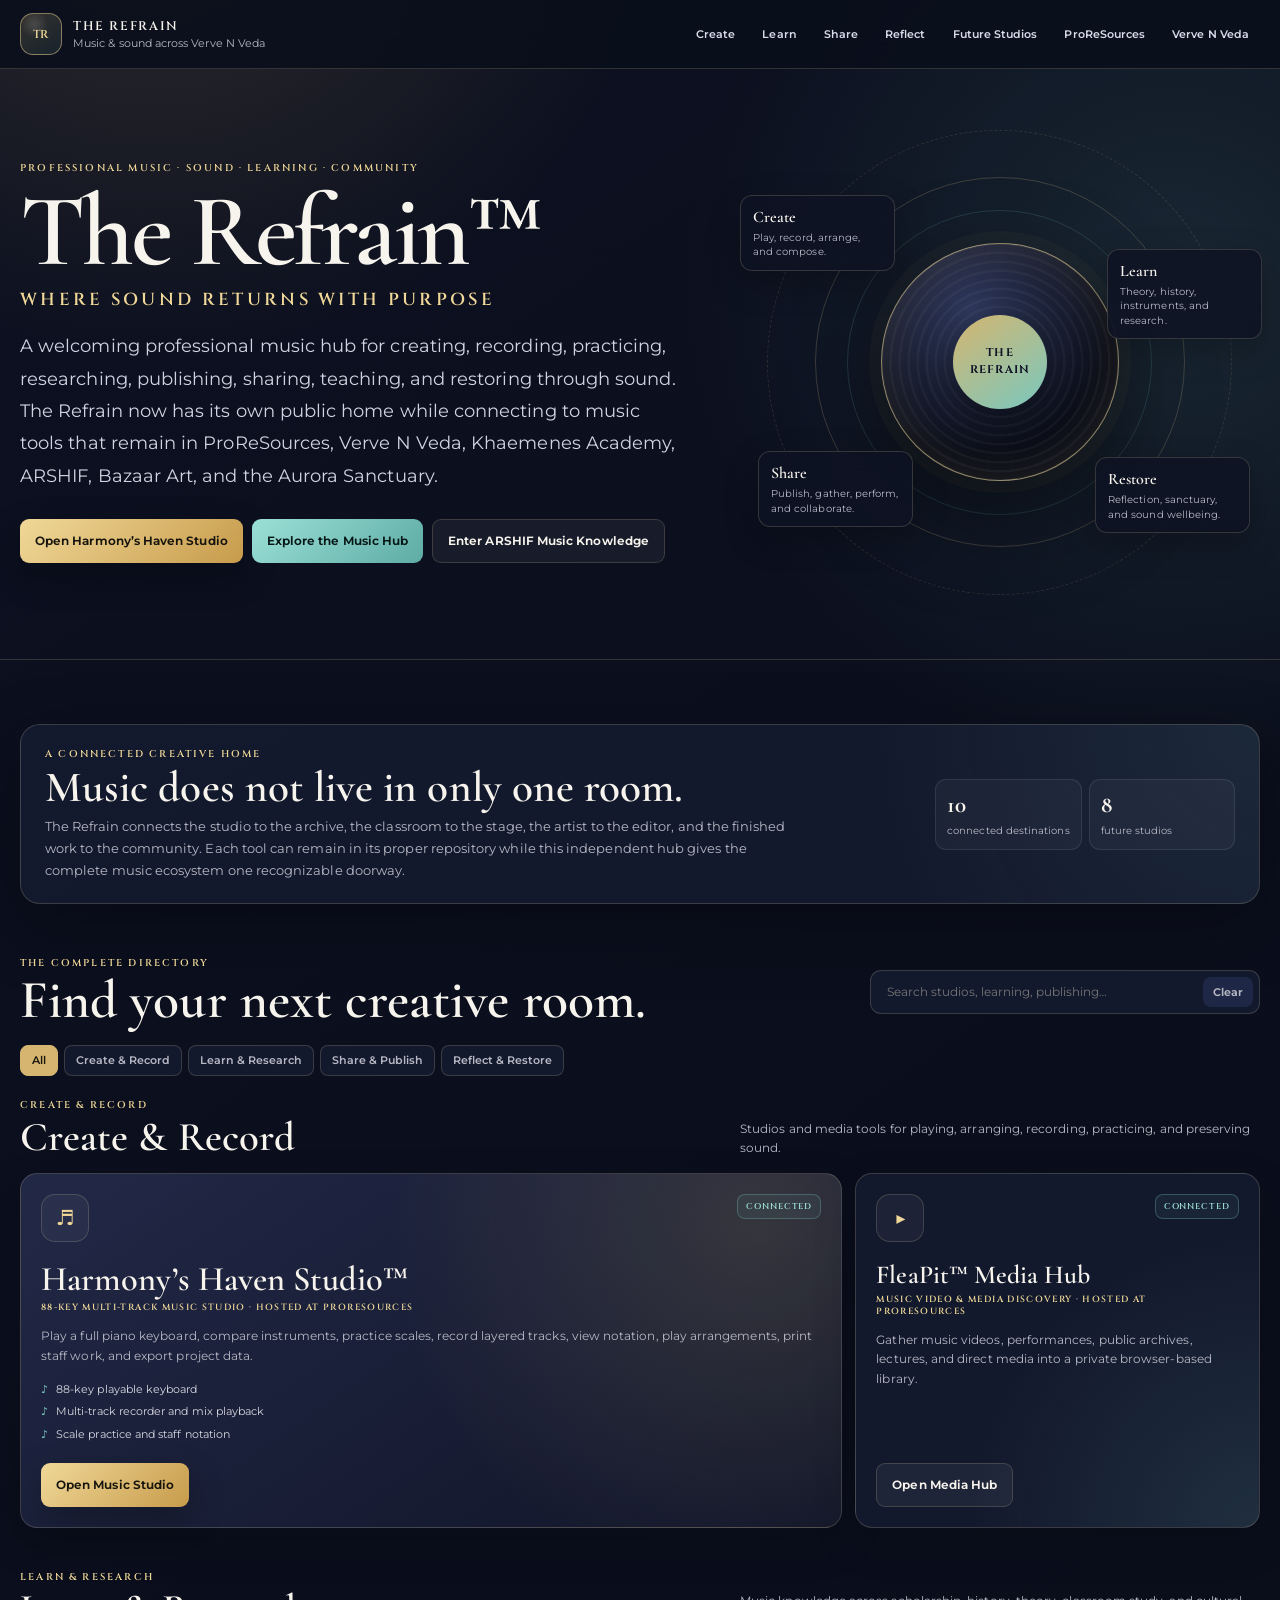
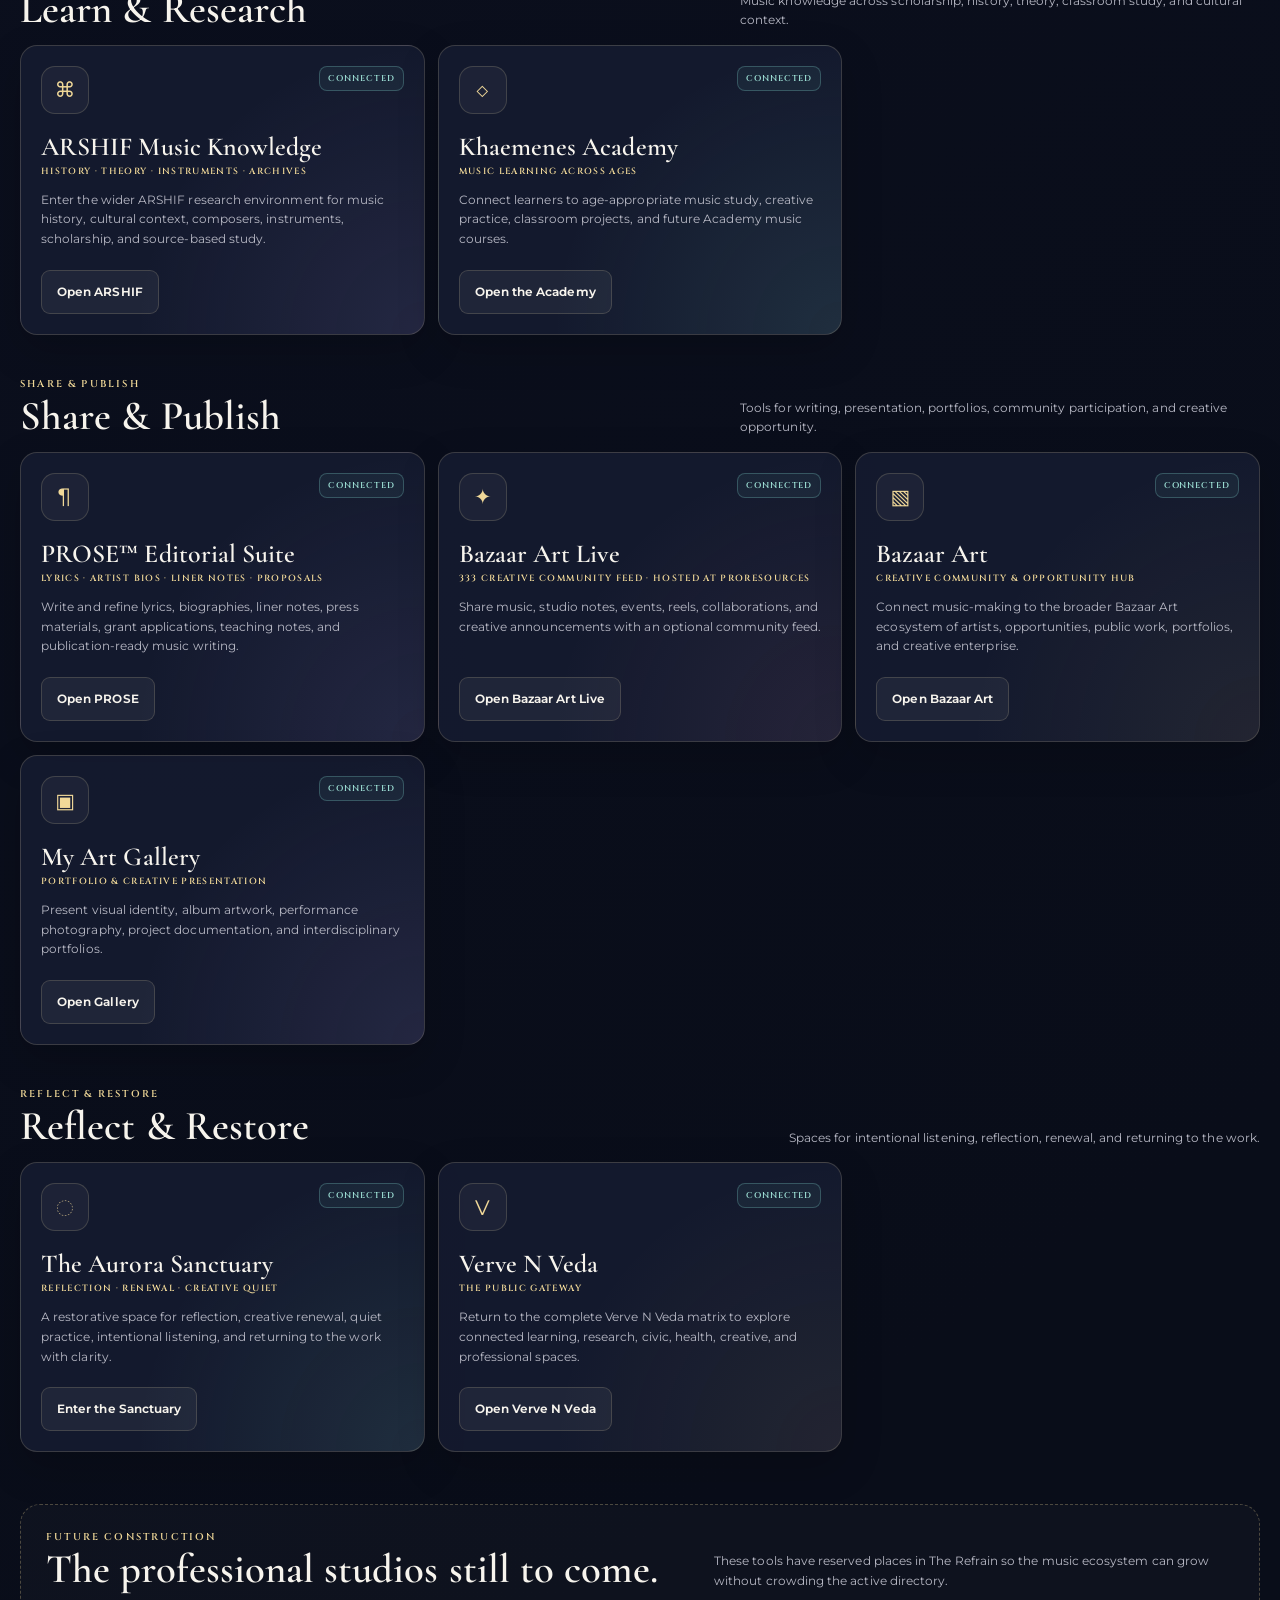
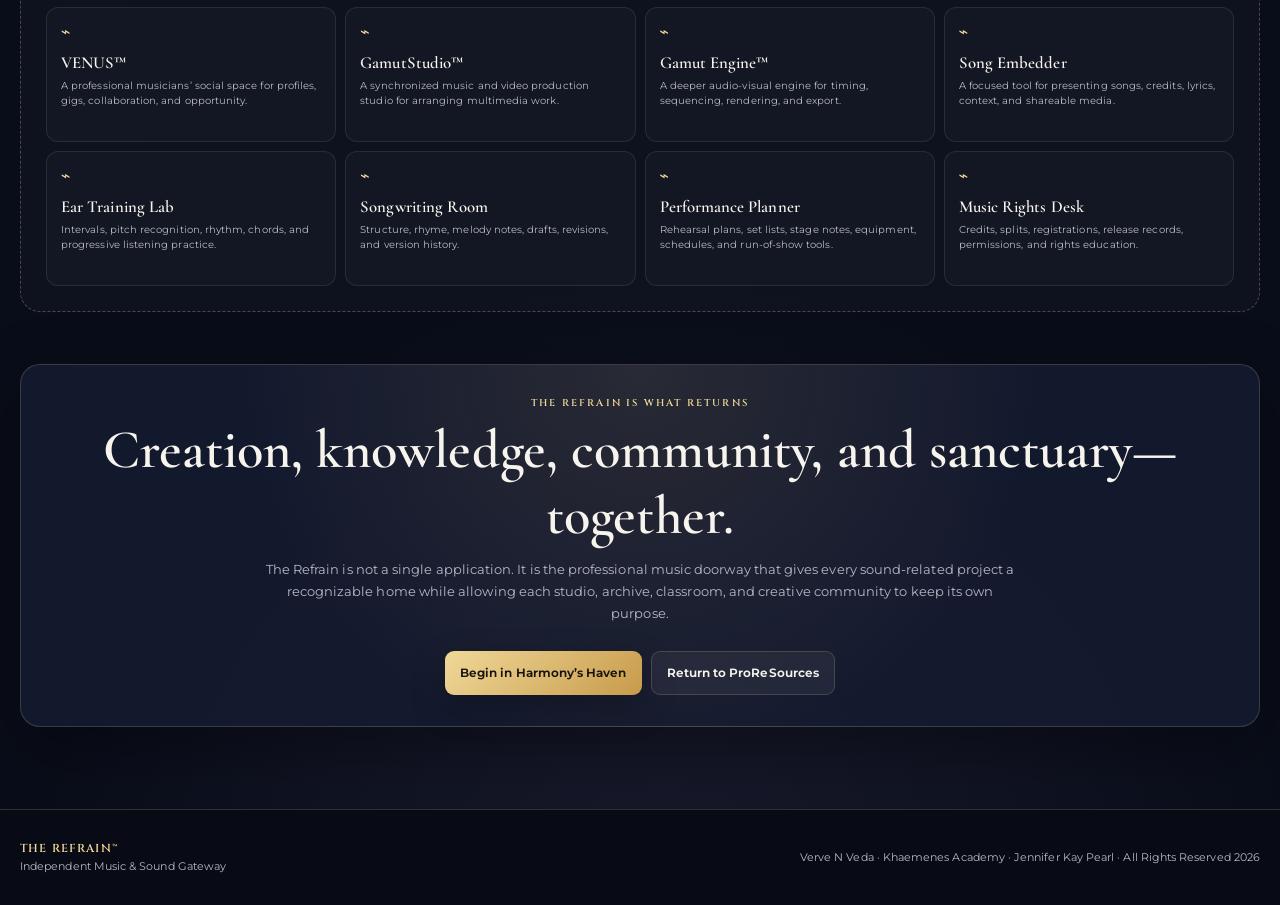
==== The Refrain™ Music & Sound Hub_index.html @ 267260db "Rename The Refrain™ Music & Sound Hub to The Refrain™ Music & Sound Hub_index.html" ====
<!doctype html>
<html lang="en">
<head>
  <meta charset="utf-8">
  <meta name="viewport" content="width=device-width,initial-scale=1">
  <meta name="description" content="The Refrain™ — a professional music and sound hub connecting creation, recording, learning, research, publishing, performance, and reflection across Verve N Veda.">
  <meta name="theme-color" content="#101426">
  <meta name="color-scheme" content="dark light">
  <title>The Refrain™ — Music & Sound Hub</title>

  <link rel="preconnect" href="https://fonts.googleapis.com">
  <link rel="preconnect" href="https://fonts.gstatic.com" crossorigin>
  <link href="https://fonts.googleapis.com/css2?family=Aboreto&family=Cinzel:wght@500;600;700&family=Cormorant+Garamond:wght@500;600;700&family=Montserrat:wght@400;500;600;700&display=swap" rel="stylesheet">

  <style>
    :root{
      --font-display:"Gaspacho","Cormorant Garamond",Georgia,serif;
      --font-brand:"Cinzel","Aboreto",Georgia,serif;
      --font-ui:"Brandon Grotesque","Montserrat",system-ui,-apple-system,"Segoe UI",sans-serif;

      --night:#0c1020;
      --night-2:#151b32;
      --night-3:#1e2745;
      --paper:#f8f4ea;
      --paper-2:#eee6d7;
      --ink:#f7f4ed;
      --muted:#b7b8c4;
      --faint:#83889e;
      --gold:#d5b56f;
      --gold-2:#f0d898;
      --teal:#79c8bf;
      --violet:#9d8dd8;
      --rose:#c785a4;
      --line:rgba(232,213,168,.18);
      --line-soft:rgba(255,255,255,.09);
      --panel:rgba(22,28,50,.84);
      --panel-2:rgba(29,37,66,.86);
      --shadow:0 22px 70px rgba(0,0,0,.32);
      --radius:20px;
      --max:1240px;
    }

    *{box-sizing:border-box}
    html{scroll-behavior:smooth}
    body{
      margin:0;
      min-height:100vh;
      color:var(--ink);
      background:
        radial-gradient(circle at 12% -4%,rgba(213,181,111,.18),transparent 33rem),
        radial-gradient(circle at 92% 7%,rgba(121,200,191,.13),transparent 31rem),
        radial-gradient(circle at 52% 100%,rgba(157,141,216,.10),transparent 40rem),
        linear-gradient(145deg,var(--night),#090d19 72%);
      font-family:var(--font-ui);
      letter-spacing:.004em;
    }

    body::before{
      content:"";
      position:fixed;
      inset:0;
      pointer-events:none;
      opacity:.26;
      background:
        linear-gradient(transparent 95%,rgba(240,216,152,.18) 96%,transparent 97%);
      background-size:100% 28px;
      mask-image:linear-gradient(to bottom,#000,transparent 78%);
    }

    a{color:inherit;text-decoration:none}
    button,input{font:inherit}
    button{cursor:pointer}
    [hidden]{display:none!important}
    :focus-visible{outline:3px solid rgba(121,200,191,.72);outline-offset:3px}

    .skip-link{
      position:fixed;
      left:12px;
      top:-80px;
      z-index:1000;
      background:var(--paper);
      color:#15182a;
      padding:10px 14px;
      border-radius:9px;
    }
    .skip-link:focus{top:12px}

    .topbar{
      position:sticky;
      top:0;
      z-index:50;
      border-bottom:1px solid var(--line);
      background:rgba(10,14,27,.86);
      backdrop-filter:blur(18px);
    }

    .topbar-inner{
      width:min(var(--max),calc(100% - 32px));
      min-height:68px;
      margin:auto;
      display:flex;
      align-items:center;
      gap:18px;
    }

    .brand{
      display:flex;
      align-items:center;
      gap:11px;
      min-width:0;
    }

    .brand-mark{
      width:42px;
      height:42px;
      border:1px solid rgba(240,216,152,.48);
      border-radius:13px;
      display:grid;
      place-items:center;
      background:
        radial-gradient(circle at 34% 26%,rgba(255,255,255,.14),transparent 35%),
        linear-gradient(145deg,rgba(213,181,111,.20),rgba(121,200,191,.10));
      color:var(--gold-2);
      font-family:var(--font-brand);
      font-size:.72rem;
      font-weight:600;
      letter-spacing:.08em;
    }

    .brand-copy strong{
      display:block;
      font-family:var(--font-brand);
      font-size:.78rem;
      font-weight:600;
      letter-spacing:.13em;
      text-transform:uppercase;
    }

    .brand-copy span{
      display:block;
      margin-top:2px;
      color:var(--muted);
      font-size:.67rem;
    }

    .topnav{
      margin-left:auto;
      display:flex;
      align-items:center;
      gap:5px;
      flex-wrap:wrap;
      justify-content:flex-end;
    }

    .topnav a,.menu-button{
      border:1px solid transparent;
      border-radius:8px;
      padding:8px 10px;
      background:transparent;
      color:#d8dbea;
      font-size:.68rem;
      font-weight:600;
    }

    .topnav a:hover,.menu-button:hover{
      border-color:var(--line);
      background:rgba(255,255,255,.045);
    }

    .menu-button{display:none}

    .hero{
      position:relative;
      overflow:hidden;
      border-bottom:1px solid var(--line);
    }

    .hero-inner{
      width:min(var(--max),calc(100% - 32px));
      min-height:590px;
      margin:auto;
      padding:72px 0 76px;
      display:grid;
      grid-template-columns:minmax(0,1.12fr) minmax(340px,.88fr);
      gap:58px;
      align-items:center;
    }

    .eyebrow,.section-kicker{
      color:var(--gold-2);
      font-family:var(--font-brand);
      font-size:.62rem;
      font-weight:600;
      letter-spacing:.22em;
      text-transform:uppercase;
    }

    h1,h2,h3{
      font-family:var(--font-display);
      font-weight:600;
    }

    h1{
      margin:13px 0 18px;
      font-size:clamp(3.5rem,8vw,7.4rem);
      line-height:.84;
      letter-spacing:-.035em;
    }

    h1 span{
      display:block;
      margin-top:14px;
      color:var(--gold-2);
      font-family:var(--font-brand);
      font-size:.17em;
      line-height:1.4;
      letter-spacing:.19em;
      text-transform:uppercase;
    }

    .hero-copy{
      max-width:720px;
      margin:0;
      color:#d0d4e2;
      font-size:clamp(.98rem,1.7vw,1.14rem);
      line-height:1.78;
    }

    .hero-actions{
      display:flex;
      gap:9px;
      flex-wrap:wrap;
      margin-top:27px;
    }

    .button{
      min-height:44px;
      border:1px solid var(--line);
      border-radius:9px;
      padding:10px 15px;
      display:inline-flex;
      align-items:center;
      justify-content:center;
      gap:8px;
      background:rgba(255,255,255,.055);
      color:var(--ink);
      font-size:.72rem;
      font-weight:650;
      transition:transform .16s ease,background .16s ease,border-color .16s ease;
    }

    .button:hover{
      transform:translateY(-2px);
      border-color:rgba(240,216,152,.50);
      background:rgba(255,255,255,.08);
    }

    .button.primary{
      border:0;
      color:#17140d;
      background:linear-gradient(135deg,var(--gold-2),#c79b4b);
      box-shadow:0 13px 34px rgba(0,0,0,.25);
    }

    .button.teal{
      border:0;
      color:#071716;
      background:linear-gradient(135deg,#9be0d7,#5eaca5);
    }

    .button.disabled{
      cursor:default;
      opacity:.7;
      color:var(--muted);
      background:rgba(255,255,255,.035);
    }

    .button.disabled:hover{transform:none}

    .sound-orbit{
      position:relative;
      min-height:410px;
      display:grid;
      place-items:center;
    }

    .record{
      position:relative;
      z-index:3;
      width:238px;
      height:238px;
      border-radius:50%;
      border:1px solid rgba(240,216,152,.58);
      display:grid;
      place-items:center;
      background:
        repeating-radial-gradient(circle,rgba(255,255,255,.035) 0 2px,transparent 3px 9px),
        radial-gradient(circle at 38% 28%,#2f385c,#0b0e19 64%);
      box-shadow:
        0 0 0 12px rgba(213,181,111,.03),
        0 35px 90px rgba(0,0,0,.5),
        inset 0 0 45px rgba(213,181,111,.12);
    }

    .record-core{
      width:94px;
      height:94px;
      border-radius:50%;
      display:grid;
      place-items:center;
      background:linear-gradient(145deg,var(--gold),var(--teal));
      color:#101426;
      font-family:var(--font-brand);
      font-size:.7rem;
      font-weight:700;
      letter-spacing:.11em;
      text-align:center;
      line-height:1.5;
      box-shadow:0 12px 34px rgba(0,0,0,.36);
    }

    .orbit-ring{
      position:absolute;
      border:1px solid rgba(240,216,152,.20);
      border-radius:50%;
    }

    .orbit-ring.one{width:370px;height:370px}
    .orbit-ring.two{width:305px;height:305px;border-color:rgba(121,200,191,.18)}
    .orbit-ring.three{width:465px;height:465px;border-style:dashed;opacity:.68}

    .orbit-label{
      position:absolute;
      z-index:4;
      width:155px;
      padding:11px 12px;
      border:1px solid var(--line);
      border-radius:12px;
      background:rgba(14,19,36,.86);
      box-shadow:0 12px 34px rgba(0,0,0,.24);
      backdrop-filter:blur(12px);
    }

    .orbit-label strong{
      display:block;
      font-family:var(--font-display);
      font-size:1rem;
      font-weight:600;
    }

    .orbit-label span{
      display:block;
      margin-top:3px;
      color:var(--muted);
      font-size:.62rem;
      line-height:1.45;
    }

    .orbit-label.a{left:0;top:38px}
    .orbit-label.b{right:-2px;top:92px}
    .orbit-label.c{left:18px;bottom:40px}
    .orbit-label.d{right:10px;bottom:34px}

    main{
      width:min(var(--max),calc(100% - 32px));
      margin:auto;
      padding:64px 0 82px;
    }

    .intro-band{
      display:grid;
      grid-template-columns:minmax(0,1fr) auto;
      gap:22px;
      align-items:center;
      margin-bottom:52px;
      padding:22px 24px;
      border:1px solid var(--line);
      border-radius:var(--radius);
      background:
        radial-gradient(circle at 100% 0%,rgba(121,200,191,.09),transparent 24rem),
        var(--panel);
      box-shadow:var(--shadow);
    }

    .intro-band h2{
      margin:5px 0 7px;
      font-size:clamp(1.9rem,4vw,2.7rem);
      line-height:1;
    }

    .intro-band p{
      max-width:760px;
      margin:0;
      color:var(--muted);
      font-size:.8rem;
      line-height:1.7;
    }

    .hub-count{
      display:grid;
      grid-template-columns:1fr 1fr;
      gap:7px;
      min-width:190px;
    }

    .count-card{
      border:1px solid var(--line-soft);
      border-radius:11px;
      padding:11px;
      background:rgba(255,255,255,.035);
    }

    .count-card strong{
      display:block;
      font-family:var(--font-display);
      font-size:1.45rem;
    }

    .count-card span{
      color:var(--muted);
      font-size:.61rem;
    }

    .directory-tools{
      display:flex;
      align-items:center;
      justify-content:space-between;
      gap:14px;
      margin-bottom:18px;
      flex-wrap:wrap;
    }

    .directory-tools h2{
      margin:4px 0 0;
      font-size:clamp(2.15rem,4.5vw,3.35rem);
      line-height:.98;
    }

    .search{
      width:min(390px,100%);
      display:flex;
      gap:7px;
      padding:6px;
      border:1px solid var(--line);
      border-radius:11px;
      background:var(--panel);
    }

    .search input{
      min-width:0;
      flex:1;
      border:0;
      outline:0;
      padding:8px 10px;
      background:transparent;
      color:var(--ink);
      font-size:.72rem;
    }

    .search button{
      border:0;
      border-radius:8px;
      padding:8px 10px;
      background:var(--night-3);
      color:var(--muted);
      font-size:.68rem;
      font-weight:650;
    }

    .category-tabs{
      display:flex;
      gap:6px;
      margin-bottom:22px;
      overflow:auto;
      scrollbar-width:none;
    }

    .category-tabs::-webkit-scrollbar{display:none}

    .category-tab{
      flex:0 0 auto;
      border:1px solid var(--line);
      border-radius:8px;
      padding:8px 11px;
      background:var(--panel);
      color:var(--muted);
      font-size:.66rem;
      font-weight:600;
    }

    .category-tab[aria-selected="true"]{
      border-color:var(--gold);
      background:var(--gold);
      color:#17140c;
    }

    .hub-section{
      margin-top:42px;
    }

    .hub-section:first-of-type{margin-top:0}

    .section-head{
      display:flex;
      justify-content:space-between;
      align-items:end;
      gap:24px;
      margin-bottom:15px;
    }

    .section-head h2{
      margin:5px 0 0;
      font-size:clamp(1.8rem,3.5vw,2.55rem);
      line-height:1;
    }

    .section-head p{
      max-width:520px;
      margin:0;
      color:var(--muted);
      font-size:.75rem;
      line-height:1.62;
    }

    .card-grid{
      display:grid;
      grid-template-columns:repeat(3,minmax(0,1fr));
      gap:13px;
    }

    .hub-card{
      min-height:285px;
      padding:20px;
      border:1px solid var(--line);
      border-radius:17px;
      display:flex;
      flex-direction:column;
      background:
        radial-gradient(circle at 100% 100%,var(--glow,rgba(213,181,111,.08)),transparent 18rem),
        var(--panel);
      box-shadow:0 15px 42px rgba(0,0,0,.18);
      transition:transform .17s ease,border-color .17s ease;
    }

    .hub-card:hover{
      transform:translateY(-3px);
      border-color:rgba(240,216,152,.42);
    }

    .hub-card.featured{
      grid-column:span 2;
      min-height:325px;
      background:
        radial-gradient(circle at 90% 15%,rgba(213,181,111,.16),transparent 23rem),
        linear-gradient(145deg,rgba(35,42,72,.96),rgba(17,22,41,.96));
    }

    .hub-card.teal-card{--glow:rgba(121,200,191,.12)}
    .hub-card.violet-card{--glow:rgba(157,141,216,.12)}
    .hub-card.rose-card{--glow:rgba(199,133,164,.10)}

    .card-top{
      display:flex;
      align-items:flex-start;
      justify-content:space-between;
      gap:12px;
    }

    .card-icon{
      width:48px;
      height:48px;
      border:1px solid var(--line);
      border-radius:14px;
      display:grid;
      place-items:center;
      background:rgba(255,255,255,.045);
      color:var(--gold-2);
      font-size:1.3rem;
    }

    .status{
      border:1px solid var(--line);
      border-radius:8px;
      padding:6px 8px;
      color:var(--muted);
      background:rgba(255,255,255,.035);
      font-family:var(--font-brand);
      font-size:.53rem;
      font-weight:600;
      letter-spacing:.11em;
      text-transform:uppercase;
    }

    .status.live{
      color:#9fe2d7;
      border-color:rgba(121,200,191,.30);
      background:rgba(121,200,191,.07);
    }

    .status.planned{
      color:#e7ce90;
      border-color:rgba(213,181,111,.28);
      background:rgba(213,181,111,.07);
    }

    .hub-card h3{
      margin:20px 0 5px;
      font-size:1.62rem;
      line-height:1;
    }

    .hub-card.featured h3{font-size:2.15rem}

    .card-sub{
      color:var(--gold-2);
      font-family:var(--font-brand);
      font-size:.56rem;
      font-weight:600;
      letter-spacing:.15em;
      text-transform:uppercase;
    }

    .hub-card p{
      margin:14px 0 0;
      color:var(--muted);
      font-size:.74rem;
      line-height:1.67;
    }

    .feature-list{
      margin:15px 0 0;
      padding:0;
      list-style:none;
      display:grid;
      gap:7px;
      color:#d8d9e2;
      font-size:.68rem;
      line-height:1.45;
    }

    .feature-list li{
      display:flex;
      gap:8px;
    }

    .feature-list li::before{
      content:"♪";
      color:var(--teal);
    }

    .card-actions{
      display:flex;
      gap:7px;
      flex-wrap:wrap;
      margin-top:auto;
      padding-top:20px;
    }

    .planned-zone{
      margin-top:52px;
      padding:25px;
      border:1px dashed rgba(240,216,152,.28);
      border-radius:var(--radius);
      background:rgba(255,255,255,.025);
    }

    .planned-grid{
      display:grid;
      grid-template-columns:repeat(4,minmax(0,1fr));
      gap:9px;
      margin-top:17px;
    }

    .planned-item{
      min-height:135px;
      padding:14px;
      border:1px solid var(--line-soft);
      border-radius:12px;
      background:rgba(255,255,255,.025);
    }

    .planned-item span{
      color:var(--gold-2);
      font-size:1rem;
    }

    .planned-item h3{
      margin:11px 0 5px;
      font-size:1.05rem;
    }

    .planned-item p{
      margin:0;
      color:var(--muted);
      font-size:.64rem;
      line-height:1.5;
    }

    .closing{
      margin-top:52px;
      padding:31px;
      border:1px solid var(--line);
      border-radius:var(--radius);
      text-align:center;
      background:
        radial-gradient(circle at 50% 0%,rgba(213,181,111,.11),transparent 25rem),
        var(--panel);
      box-shadow:var(--shadow);
    }

    .closing h2{
      margin:7px 0 10px;
      font-size:clamp(2rem,5vw,3.4rem);
    }

    .closing p{
      max-width:760px;
      margin:0 auto;
      color:var(--muted);
      font-size:.79rem;
      line-height:1.72;
    }

    .closing .hero-actions{justify-content:center}

    footer{
      border-top:1px solid var(--line);
      background:#080b15;
    }

    .footer-inner{
      width:min(var(--max),calc(100% - 32px));
      margin:auto;
      padding:29px 0;
      display:flex;
      justify-content:space-between;
      align-items:center;
      gap:20px;
      flex-wrap:wrap;
      color:var(--muted);
      font-size:.66rem;
      line-height:1.65;
    }

    .footer-inner strong{
      color:var(--gold-2);
      font-family:var(--font-brand);
      font-size:.72rem;
      font-weight:600;
      letter-spacing:.1em;
      text-transform:uppercase;
    }

    .empty-state{
      grid-column:1/-1;
      padding:28px;
      border:1px dashed var(--line);
      border-radius:15px;
      text-align:center;
      color:var(--muted);
    }

    @media(max-width:1040px){
      .hero-inner{
        grid-template-columns:1fr;
        text-align:center;
        padding-top:60px;
      }
      .hero-copy{margin:auto}
      .hero-actions{justify-content:center}
      .sound-orbit{min-height:410px}
      .card-grid{grid-template-columns:repeat(2,minmax(0,1fr))}
      .hub-card.featured{grid-column:span 2}
      .planned-grid{grid-template-columns:repeat(2,minmax(0,1fr))}
    }

    @media(max-width:760px){
      .topbar-inner{min-height:62px}
      .topnav{
        position:absolute;
        left:16px;
        right:16px;
        top:68px;
        display:none;
        padding:9px;
        border:1px solid var(--line);
        border-radius:12px;
        background:#11172b;
        box-shadow:var(--shadow);
      }
      .topnav.open{display:grid}
      .topnav a{text-align:center}
      .menu-button{display:inline-flex;margin-left:auto}
      .hero-inner{min-height:auto;padding:50px 0 55px}
      .sound-orbit{transform:scale(.86);margin:-30px 0}
      .intro-band{grid-template-columns:1fr}
      .hub-count{width:100%}
      .card-grid{grid-template-columns:1fr}
      .hub-card.featured{grid-column:auto}
      .section-head{display:block}
      .section-head p{margin-top:9px}
    }

    @media(max-width:520px){
      .brand-copy span{display:none}
      h1{font-size:3.55rem}
      .sound-orbit{transform:scale(.72);margin:-58px -70px}
      .directory-tools{align-items:flex-start}
      .search{width:100%}
      .planned-zone{padding:18px}
      .planned-grid{grid-template-columns:1fr}
      .closing{padding:24px 18px}
      .footer-inner{align-items:flex-start;flex-direction:column}
    }

    @media(prefers-reduced-motion:reduce){
      *{scroll-behavior:auto!important;transition:none!important}
    }
  </style>
</head>
<body>
<a class="skip-link" href="#musicDirectory">Skip to the music directory</a>

<header class="topbar">
  <div class="topbar-inner">
    <a class="brand" href="https://vervenveda.github.io/the_refrain.github.io/" aria-label="The Refrain home">
      <span class="brand-mark">TR</span>
      <span class="brand-copy">
        <strong>The Refrain</strong>
        <span>Music & sound across Verve N Veda</span>
      </span>
    </a>

    <button class="menu-button" id="menuButton" type="button" aria-expanded="false" aria-controls="topNavigation">Menu</button>

    <nav class="topnav" id="topNavigation" aria-label="Primary navigation">
      <a href="#create">Create</a>
      <a href="#learn">Learn</a>
      <a href="#share">Share</a>
      <a href="#reflect">Reflect</a>
      <a href="#future">Future Studios</a>
      <a href="https://vervenveda.github.io/proresource_hub.github.io/">ProReSources</a>
      <a href="https://vervenveda.github.io/">Verve N Veda</a>
    </nav>
  </div>
</header>

<section class="hero" aria-labelledby="pageTitle">
  <div class="hero-inner">
    <div>
      <div class="eyebrow">Professional Music · Sound · Learning · Community</div>
      <h1 id="pageTitle">The Refrain™<span>Where sound returns with purpose</span></h1>
      <p class="hero-copy">A welcoming professional music hub for creating, recording, practicing, researching, publishing, sharing, teaching, and restoring through sound. The Refrain now has its own public home while connecting to music tools that remain in ProReSources, Verve N Veda, Khaemenes Academy, ARSHIF, Bazaar Art, and the Aurora Sanctuary.</p>
      <div class="hero-actions">
        <a class="button primary" href="https://vervenveda.github.io/proresource_hub.github.io/Protools/Harmony%27s%20Haven%20Studio%E2%84%A2%20Multi-Track_index.html">Open Harmony’s Haven Studio</a>
        <a class="button teal" href="#musicDirectory">Explore the Music Hub</a>
        <a class="button" href="https://vervenveda.github.io/Arshif.github.io/">Enter ARSHIF Music Knowledge</a>
      </div>
    </div>

    <div class="sound-orbit" aria-label="The Refrain creative music constellation">
      <div class="orbit-ring one"></div>
      <div class="orbit-ring two"></div>
      <div class="orbit-ring three"></div>
      <div class="record"><div class="record-core">THE<br>REFRAIN</div></div>
      <div class="orbit-label a"><strong>Create</strong><span>Play, record, arrange, and compose.</span></div>
      <div class="orbit-label b"><strong>Learn</strong><span>Theory, history, instruments, and research.</span></div>
      <div class="orbit-label c"><strong>Share</strong><span>Publish, gather, perform, and collaborate.</span></div>
      <div class="orbit-label d"><strong>Restore</strong><span>Reflection, sanctuary, and sound wellbeing.</span></div>
    </div>
  </div>
</section>

<main id="musicDirectory">
  <section class="intro-band" aria-labelledby="refrainPurpose">
    <div>
      <div class="section-kicker">A connected creative home</div>
      <h2 id="refrainPurpose">Music does not live in only one room.</h2>
      <p>The Refrain connects the studio to the archive, the classroom to the stage, the artist to the editor, and the finished work to the community. Each tool can remain in its proper repository while this independent hub gives the complete music ecosystem one recognizable doorway.</p>
    </div>
    <div class="hub-count" aria-label="Hub status">
      <div class="count-card"><strong id="liveCount">0</strong><span>connected destinations</span></div>
      <div class="count-card"><strong id="plannedCount">0</strong><span>future studios</span></div>
    </div>
  </section>

  <div class="directory-tools">
    <div>
      <div class="section-kicker">The complete directory</div>
      <h2>Find your next creative room.</h2>
    </div>
    <div class="search">
      <label class="sr-only" for="hubSearch" style="position:absolute;left:-9999px">Search the music hub</label>
      <input id="hubSearch" type="search" placeholder="Search studios, learning, publishing…">
      <button id="clearSearch" type="button">Clear</button>
    </div>
  </div>

  <div class="category-tabs" role="tablist" aria-label="Music hub categories">
    <button class="category-tab" role="tab" aria-selected="true" data-category="all">All</button>
    <button class="category-tab" role="tab" aria-selected="false" data-category="create">Create & Record</button>
    <button class="category-tab" role="tab" aria-selected="false" data-category="learn">Learn & Research</button>
    <button class="category-tab" role="tab" aria-selected="false" data-category="share">Share & Publish</button>
    <button class="category-tab" role="tab" aria-selected="false" data-category="reflect">Reflect & Restore</button>
  </div>

  <div id="directoryRoot"></div>

  <section class="planned-zone" id="future" aria-labelledby="futureTitle">
    <div class="section-head">
      <div>
        <div class="section-kicker">Future construction</div>
        <h2 id="futureTitle">The professional studios still to come.</h2>
      </div>
      <p>These tools have reserved places in The Refrain so the music ecosystem can grow without crowding the active directory.</p>
    </div>
    <div class="planned-grid" id="plannedGrid"></div>
  </section>

  <section class="closing">
    <div class="section-kicker">The refrain is what returns</div>
    <h2>Creation, knowledge, community, and sanctuary—together.</h2>
    <p>The Refrain is not a single application. It is the professional music doorway that gives every sound-related project a recognizable home while allowing each studio, archive, classroom, and creative community to keep its own purpose.</p>
    <div class="hero-actions">
      <a class="button primary" href="https://vervenveda.github.io/proresource_hub.github.io/Protools/Harmony%27s%20Haven%20Studio%E2%84%A2%20Multi-Track_index.html">Begin in Harmony’s Haven</a>
      <a class="button" href="https://vervenveda.github.io/proresource_hub.github.io/">Return to ProReSources</a>
    </div>
  </section>
</main>

<footer>
  <div class="footer-inner">
    <div><strong>The Refrain™</strong><br>Independent Music & Sound Gateway</div>
    <div>Verve N Veda · Khaemenes Academy · Jennifer Kay Pearl · All Rights Reserved 2026</div>
  </div>
</footer>

<script>
(()=>{
  "use strict";

  const destinations = [
    {
      id:"harmony",
      category:"create",
      section:"Create & Record",
      featured:true,
      tone:"gold",
      icon:"♬",
      title:"Harmony’s Haven Studio™",
      subtitle:"88-Key Multi-Track Music Studio · Hosted at ProReSources",
      description:"Play a full piano keyboard, compare instruments, practice scales, record layered tracks, view notation, play arrangements, print staff work, and export project data.",
      features:["88-key playable keyboard","Multi-track recorder and mix playback","Scale practice and staff notation"],
      href:"https://vervenveda.github.io/proresource_hub.github.io/Protools/Harmony%27s%20Haven%20Studio%E2%84%A2%20Multi-Track_index.html",
      action:"Open Music Studio",
      status:"live"
    },
    {
      id:"fleapit",
      category:"create",
      section:"Create & Record",
      tone:"teal",
      icon:"▶",
      title:"FleaPit™ Media Hub",
      subtitle:"Music Video & Media Discovery · Hosted at ProReSources",
      description:"Gather music videos, performances, public archives, lectures, and direct media into a private browser-based library.",
      href:"https://vervenveda.github.io/proresource_hub.github.io/Protools/FleaPit%E2%84%A2_media_hub_Index.html",
      action:"Open Media Hub",
      status:"live"
    },
    {
      id:"arshif",
      category:"learn",
      section:"Learn & Research",
      tone:"violet",
      icon:"⌘",
      title:"ARSHIF Music Knowledge",
      subtitle:"History · Theory · Instruments · Archives",
      description:"Enter the wider ARSHIF research environment for music history, cultural context, composers, instruments, scholarship, and source-based study.",
      href:"https://vervenveda.github.io/Arshif.github.io/",
      action:"Open ARSHIF",
      status:"live"
    },
    {
      id:"academy",
      category:"learn",
      section:"Learn & Research",
      tone:"teal",
      icon:"◇",
      title:"Khaemenes Academy",
      subtitle:"Music Learning Across Ages",
      description:"Connect learners to age-appropriate music study, creative practice, classroom projects, and future Academy music courses.",
      href:"https://vervenveda.github.io/khaemenesacademy.github.io/",
      action:"Open the Academy",
      status:"live"
    },
    {
      id:"prose",
      category:"share",
      section:"Share & Publish",
      tone:"violet",
      icon:"¶",
      title:"PROSE™ Editorial Suite",
      subtitle:"Lyrics · Artist Bios · Liner Notes · Proposals",
      description:"Write and refine lyrics, biographies, liner notes, press materials, grant applications, teaching notes, and publication-ready music writing.",
      href:"https://vervenveda.github.io/proresource_hub.github.io/Protools/PROSE%E2%84%A2%20editingsuite_index.html",
      action:"Open PROSE",
      status:"live"
    },
    {
      id:"bazaar-live",
      category:"share",
      section:"Share & Publish",
      tone:"rose",
      icon:"✦",
      title:"Bazaar Art Live",
      subtitle:"333 Creative Community Feed · Hosted at ProReSources",
      description:"Share music, studio notes, events, reels, collaborations, and creative announcements with an optional community feed.",
      href:"https://vervenveda.github.io/proresource_hub.github.io/Protools/Bazaar%20Art%20Live%20333%20Social%20Feed_index.html",
      action:"Open Bazaar Art Live",
      status:"live"
    },
    {
      id:"bazaar-art",
      category:"share",
      section:"Share & Publish",
      tone:"gold",
      icon:"▧",
      title:"Bazaar Art",
      subtitle:"Creative Community & Opportunity Hub",
      description:"Connect music-making to the broader Bazaar Art ecosystem of artists, opportunities, public work, portfolios, and creative enterprise.",
      href:"https://vervenveda.github.io/bazaarart.github.io/",
      action:"Open Bazaar Art",
      status:"live"
    },
    {
      id:"gallery",
      category:"share",
      section:"Share & Publish",
      tone:"violet",
      icon:"▣",
      title:"My Art Gallery",
      subtitle:"Portfolio & Creative Presentation",
      description:"Present visual identity, album artwork, performance photography, project documentation, and interdisciplinary portfolios.",
      href:"https://vervenveda.github.io/myartgallery.github.io/",
      action:"Open Gallery",
      status:"live"
    },
    {
      id:"aurora",
      category:"reflect",
      section:"Reflect & Restore",
      tone:"teal",
      icon:"◌",
      title:"The Aurora Sanctuary",
      subtitle:"Reflection · Renewal · Creative Quiet",
      description:"A restorative space for reflection, creative renewal, quiet practice, intentional listening, and returning to the work with clarity.",
      href:"https://vervenveda.github.io/aurora.github.io/",
      action:"Enter the Sanctuary",
      status:"live"
    },
    {
      id:"verve",
      category:"reflect",
      section:"Reflect & Restore",
      tone:"gold",
      icon:"V",
      title:"Verve N Veda",
      subtitle:"The Public Gateway",
      description:"Return to the complete Verve N Veda matrix to explore connected learning, research, civic, health, creative, and professional spaces.",
      href:"https://vervenveda.github.io/",
      action:"Open Verve N Veda",
      status:"live"
    }
  ];

  const planned = [
    {title:"VENUS™",description:"A professional musicians’ social space for profiles, gigs, collaboration, and opportunity."},
    {title:"GamutStudio™",description:"A synchronized music and video production studio for arranging multimedia work."},
    {title:"Gamut Engine™",description:"A deeper audio-visual engine for timing, sequencing, rendering, and export."},
    {title:"Song Embedder",description:"A focused tool for presenting songs, credits, lyrics, context, and shareable media."},
    {title:"Ear Training Lab",description:"Intervals, pitch recognition, rhythm, chords, and progressive listening practice."},
    {title:"Songwriting Room",description:"Structure, rhyme, melody notes, drafts, revisions, and version history."},
    {title:"Performance Planner",description:"Rehearsal plans, set lists, stage notes, equipment, schedules, and run-of-show tools."},
    {title:"Music Rights Desk",description:"Credits, splits, registrations, release records, permissions, and rights education."}
  ];

  const root = document.getElementById("directoryRoot");
  const plannedGrid = document.getElementById("plannedGrid");
  const search = document.getElementById("hubSearch");
  const clearSearch = document.getElementById("clearSearch");
  const tabs = Array.from(document.querySelectorAll(".category-tab"));
  const menuButton = document.getElementById("menuButton");
  const topNavigation = document.getElementById("topNavigation");
  let activeCategory = "all";

  function cardHTML(item){
    const toneClass = item.tone === "teal" ? "teal-card" : item.tone === "violet" ? "violet-card" : item.tone === "rose" ? "rose-card" : "";
    return `<article class="hub-card ${item.featured ? "featured" : ""} ${toneClass}" data-category="${item.category}">
      <div class="card-top">
        <div class="card-icon" aria-hidden="true">${item.icon}</div>
        <span class="status live">Connected</span>
      </div>
      <h3>${item.title}</h3>
      <div class="card-sub">${item.subtitle}</div>
      <p>${item.description}</p>
      ${item.features ? `<ul class="feature-list">${item.features.map(feature=>`<li>${feature}</li>`).join("")}</ul>` : ""}
      <div class="card-actions">
        <a class="button ${item.featured ? "primary" : ""}" href="${item.href}">${item.action}</a>
      </div>
    </article>`;
  }

  function render(){
    const query = search.value.trim().toLowerCase();
    const filtered = destinations.filter(item=>{
      const categoryMatch = activeCategory === "all" || item.category === activeCategory;
      const haystack = [item.title,item.subtitle,item.description,item.section,...(item.features||[])].join(" ").toLowerCase();
      return categoryMatch && (!query || haystack.includes(query));
    });

    const sections = [
      ["create","Create & Record","Studios and media tools for playing, arranging, recording, practicing, and preserving sound."],
      ["learn","Learn & Research","Music knowledge across scholarship, history, theory, classroom study, and cultural context."],
      ["share","Share & Publish","Tools for writing, presentation, portfolios, community participation, and creative opportunity."],
      ["reflect","Reflect & Restore","Spaces for intentional listening, reflection, renewal, and returning to the work."]
    ];

    const visibleSections = sections.filter(([key])=>filtered.some(item=>item.category===key));
    if(!visibleSections.length){
      root.innerHTML = `<div class="empty-state">No music destinations match that search.</div>`;
      return;
    }

    root.innerHTML = visibleSections.map(([key,title,description])=>{
      const cards = filtered.filter(item=>item.category===key);
      return `<section class="hub-section" id="${key}">
        <div class="section-head">
          <div><div class="section-kicker">${title}</div><h2>${title}</h2></div>
          <p>${description}</p>
        </div>
        <div class="card-grid">${cards.map(cardHTML).join("")}</div>
      </section>`;
    }).join("");
  }

  function renderPlanned(){
    plannedGrid.innerHTML = planned.map(item=>`<article class="planned-item">
      <span aria-hidden="true">⌁</span>
      <h3>${item.title}</h3>
      <p>${item.description}</p>
    </article>`).join("");
    document.getElementById("liveCount").textContent = destinations.length;
    document.getElementById("plannedCount").textContent = planned.length;
  }

  tabs.forEach((tab,index)=>{
    tab.addEventListener("click",()=>{
      activeCategory = tab.dataset.category;
      tabs.forEach(button=>button.setAttribute("aria-selected",String(button===tab)));
      render();
    });
    tab.addEventListener("keydown",event=>{
      if(!["ArrowLeft","ArrowRight","Home","End"].includes(event.key)) return;
      event.preventDefault();
      let next=index;
      if(event.key==="ArrowRight") next=(index+1)%tabs.length;
      if(event.key==="ArrowLeft") next=(index-1+tabs.length)%tabs.length;
      if(event.key==="Home") next=0;
      if(event.key==="End") next=tabs.length-1;
      tabs[next].focus();
      tabs[next].click();
    });
  });

  search.addEventListener("input",render);
  clearSearch.addEventListener("click",()=>{
    search.value="";
    search.focus();
    render();
  });

  menuButton.addEventListener("click",()=>{
    const open = topNavigation.classList.toggle("open");
    menuButton.setAttribute("aria-expanded",String(open));
  });

  topNavigation.addEventListener("click",event=>{
    if(event.target.closest("a")){
      topNavigation.classList.remove("open");
      menuButton.setAttribute("aria-expanded","false");
    }
  });

  document.addEventListener("keydown",event=>{
    if(event.key==="Escape" && topNavigation.classList.contains("open")){
      topNavigation.classList.remove("open");
      menuButton.setAttribute("aria-expanded","false");
      menuButton.focus();
    }
  });

  render();
  renderPlanned();
})();
</script>
</body>
</html>
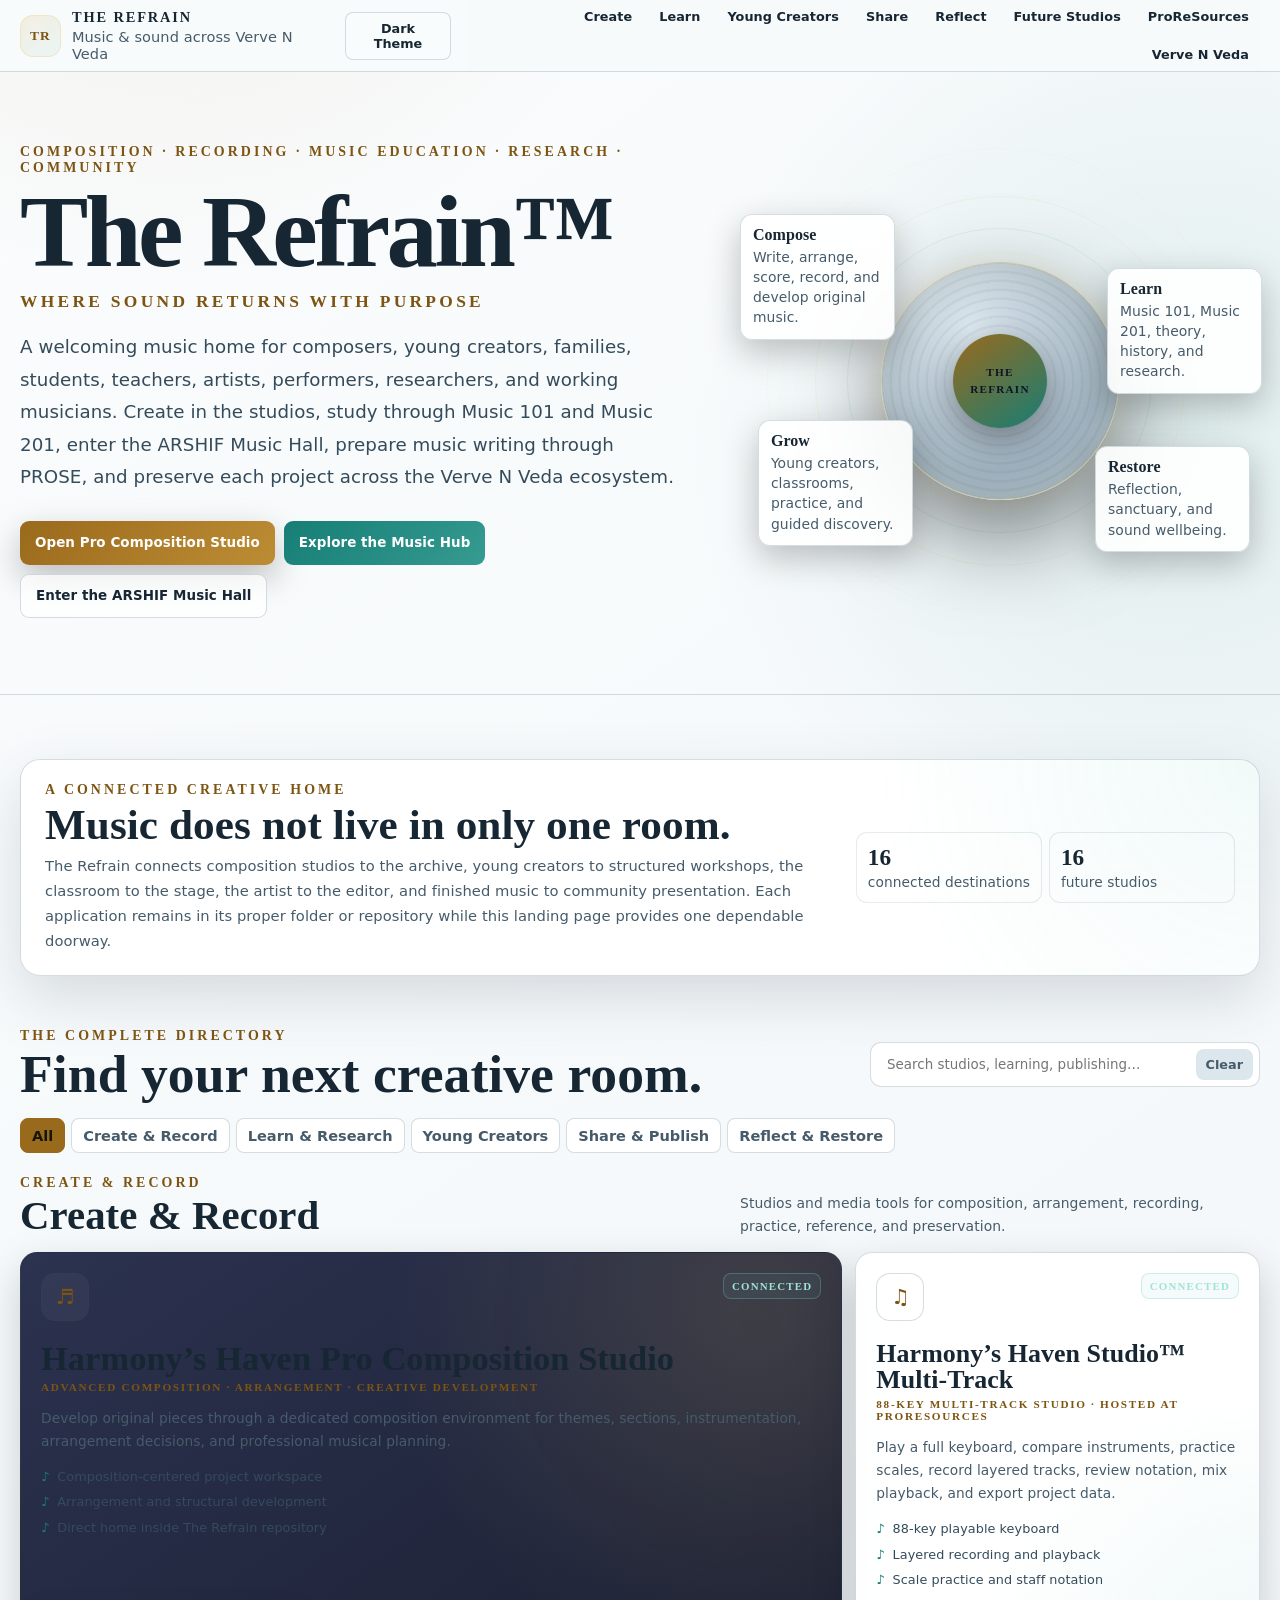
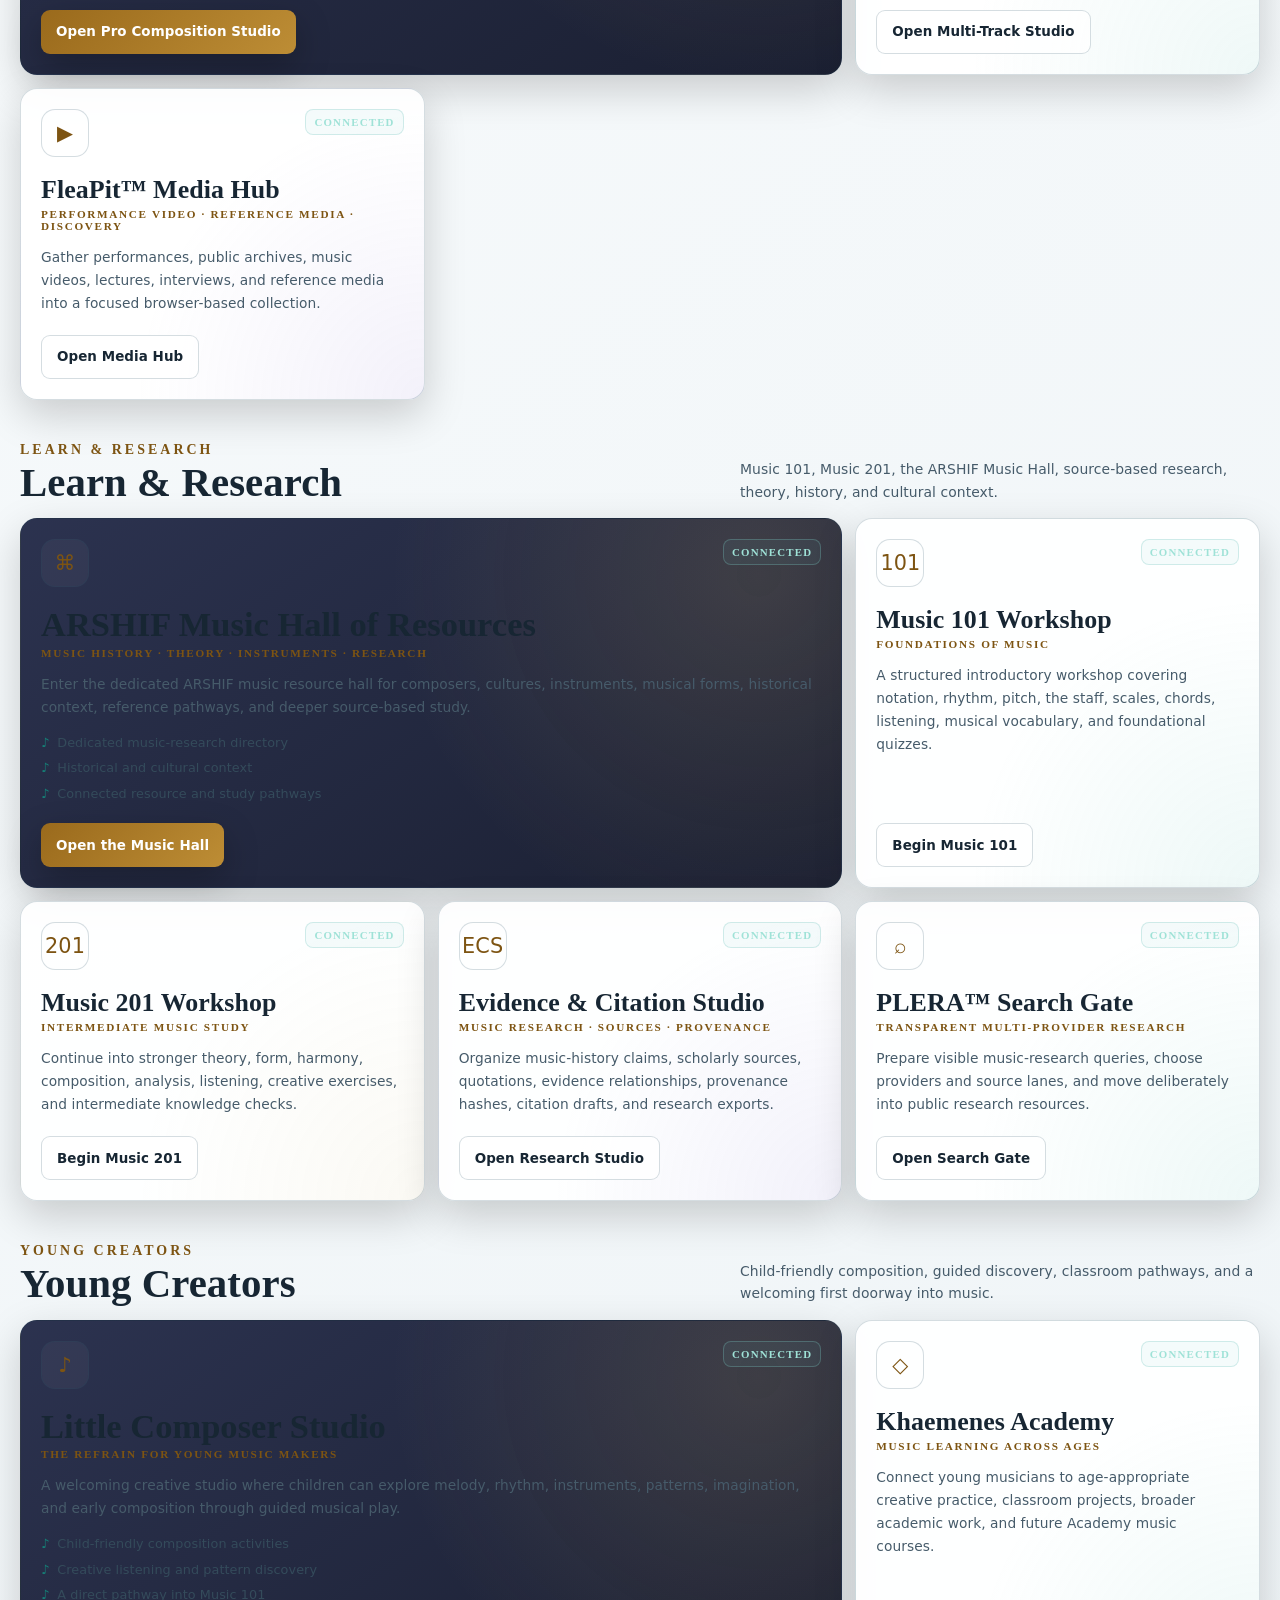
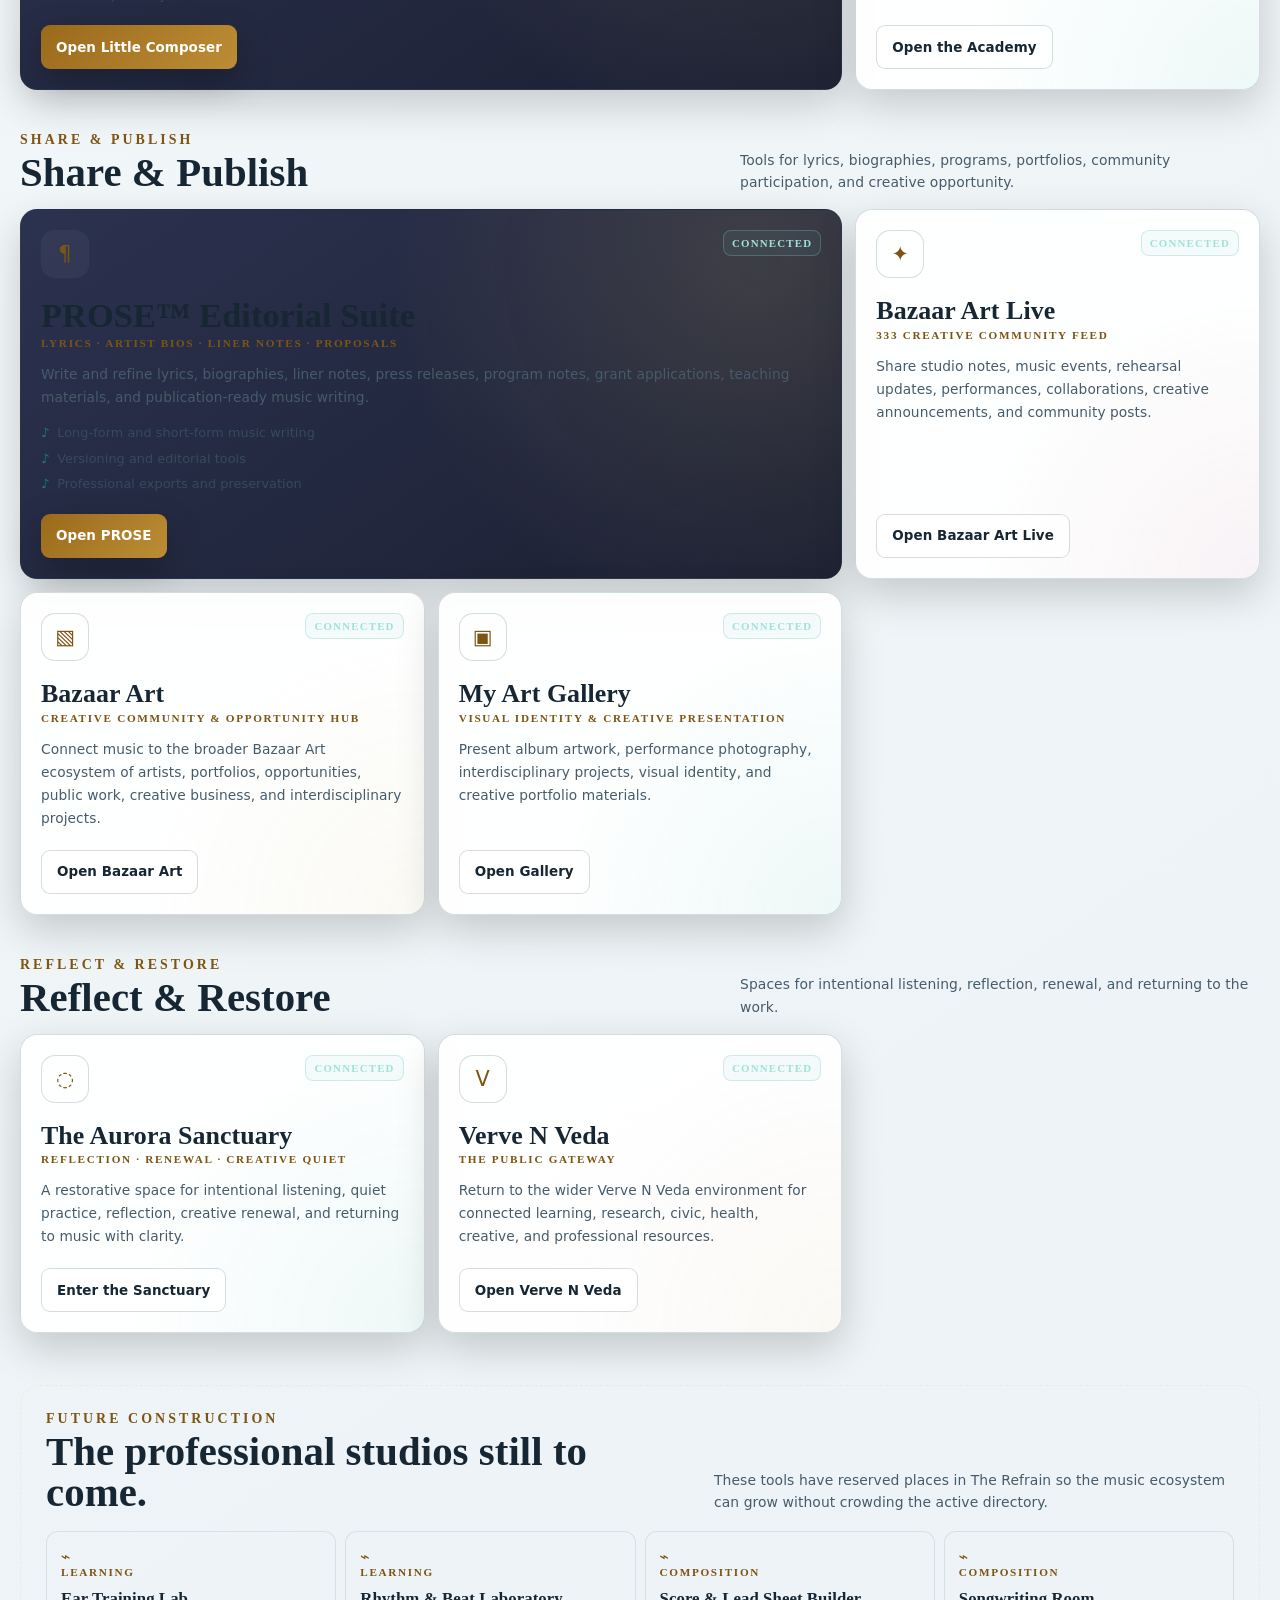
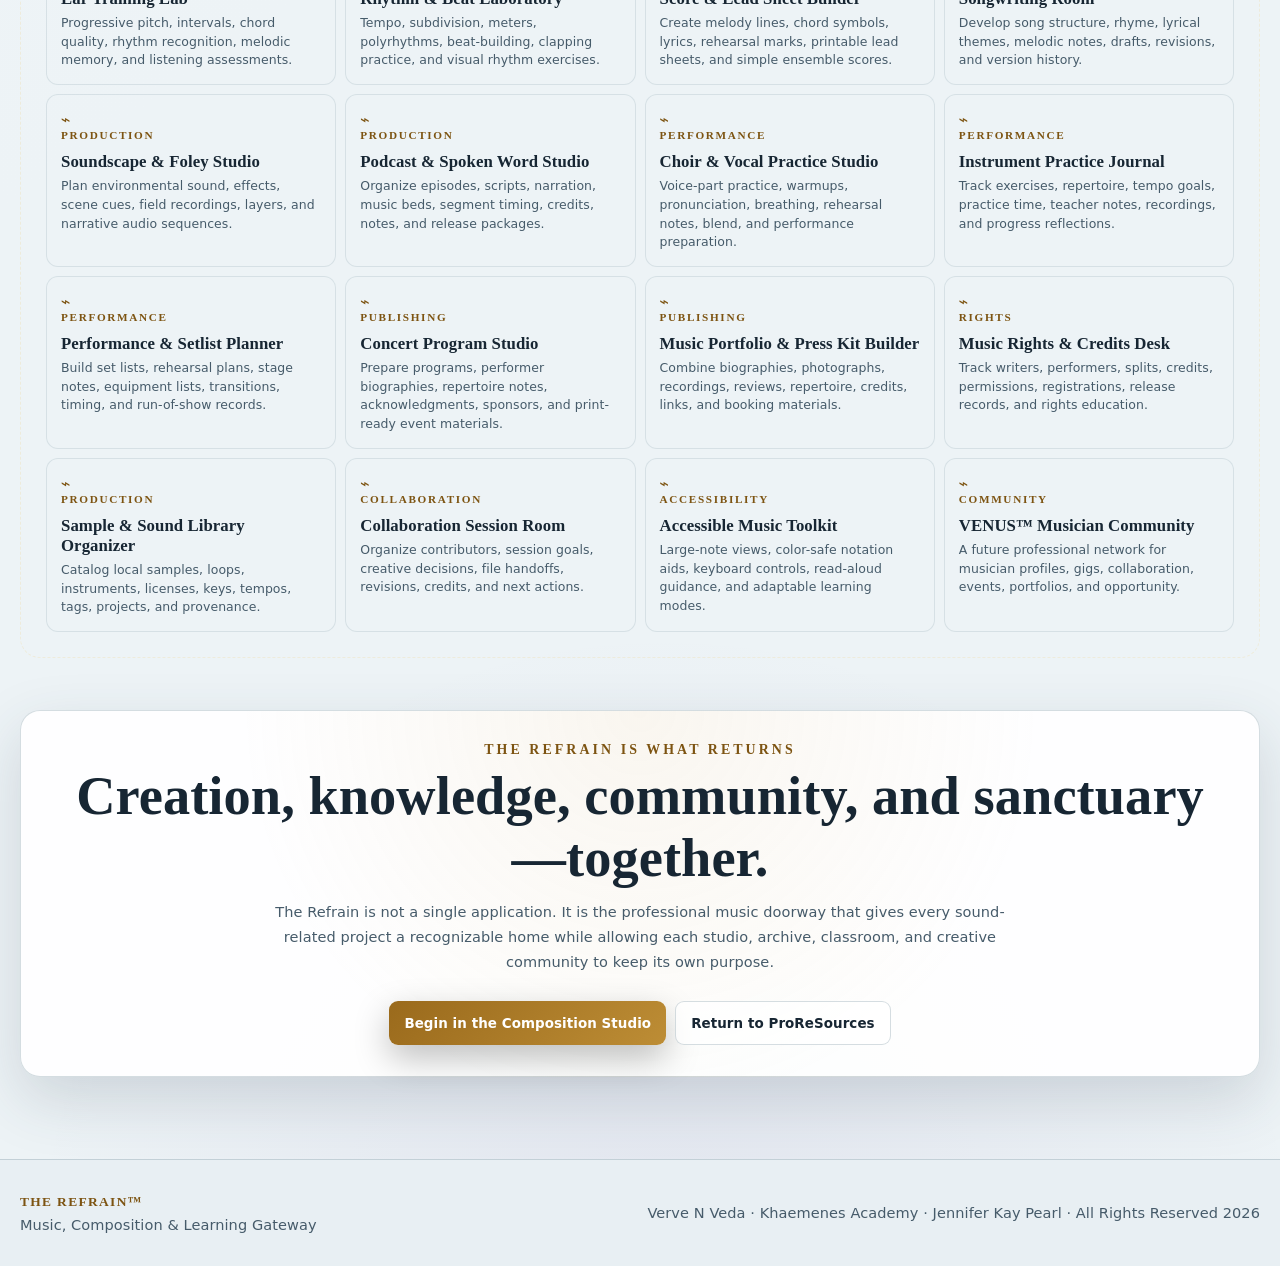
==== commit 82f4cfd2: "Update The Refrain™ Music & Sound Hub_index.html" ====
--- a/The Refrain™ Music & Sound Hub_index.html
+++ b/The Refrain™ Music & Sound Hub_index.html
@@ -3,16 +3,11 @@
 <head>
   <meta charset="utf-8">
   <meta name="viewport" content="width=device-width,initial-scale=1">
-  <meta name="description" content="The Refrain™ — a professional music and sound hub connecting creation, recording, learning, research, publishing, performance, and reflection across Verve N Veda.">
+  <meta name="description" content="The Refrain™ — the Verve N Veda music and sound gateway connecting composition, recording, young creators, Music 101 and 201, research, publishing, performance, and reflection.">
   <meta name="theme-color" content="#101426">
   <meta name="color-scheme" content="dark light">
-  <title>The Refrain™ — Music & Sound Hub</title>
-
-  <link rel="preconnect" href="https://fonts.googleapis.com">
-  <link rel="preconnect" href="https://fonts.gstatic.com" crossorigin>
-  <link href="https://fonts.googleapis.com/css2?family=Aboreto&family=Cinzel:wght@500;600;700&family=Cormorant+Garamond:wght@500;600;700&family=Montserrat:wght@400;500;600;700&display=swap" rel="stylesheet">
-
-  <style>
+  <title>The Refrain™ — Music, Composition & Learning Hall</title>
+<style>
     :root{
       --font-display:"Gaspacho","Cormorant Garamond",Georgia,serif;
       --font-brand:"Cinzel","Aboreto",Georgia,serif;
@@ -38,6 +33,7 @@
       --shadow:0 22px 70px rgba(0,0,0,.32);
       --radius:20px;
       --max:1240px;
+      --base-size:17px;
     }
 
     *{box-sizing:border-box}
@@ -52,6 +48,8 @@
         radial-gradient(circle at 52% 100%,rgba(157,141,216,.10),transparent 40rem),
         linear-gradient(145deg,var(--night),#090d19 72%);
       font-family:var(--font-ui);
+      font-size:var(--base-size);
+      font-synthesis:none;
       letter-spacing:.004em;
     }
 
@@ -122,7 +120,7 @@
         linear-gradient(145deg,rgba(213,181,111,.20),rgba(121,200,191,.10));
       color:var(--gold-2);
       font-family:var(--font-brand);
-      font-size:.72rem;
+      font-size:.84rem;
       font-weight:600;
       letter-spacing:.08em;
     }
@@ -130,7 +128,7 @@
     .brand-copy strong{
       display:block;
       font-family:var(--font-brand);
-      font-size:.78rem;
+      font-size:.90rem;
       font-weight:600;
       letter-spacing:.13em;
       text-transform:uppercase;
@@ -140,7 +138,7 @@
       display:block;
       margin-top:2px;
       color:var(--muted);
-      font-size:.67rem;
+      font-size:.91rem;
     }
 
     .topnav{
@@ -158,7 +156,7 @@
       padding:8px 10px;
       background:transparent;
       color:#d8dbea;
-      font-size:.68rem;
+      font-size:.80rem;
       font-weight:600;
     }
 
@@ -189,7 +187,7 @@
     .eyebrow,.section-kicker{
       color:var(--gold-2);
       font-family:var(--font-brand);
-      font-size:.62rem;
+      font-size:.87rem;
       font-weight:600;
       letter-spacing:.22em;
       text-transform:uppercase;
@@ -244,7 +242,7 @@
       gap:8px;
       background:rgba(255,255,255,.055);
       color:var(--ink);
-      font-size:.72rem;
+      font-size:.84rem;
       font-weight:650;
       transition:transform .16s ease,background .16s ease,border-color .16s ease;
     }
@@ -352,7 +350,7 @@
       display:block;
       margin-top:3px;
       color:var(--muted);
-      font-size:.62rem;
+      font-size:.87rem;
       line-height:1.45;
     }
 
@@ -392,7 +390,7 @@
       max-width:760px;
       margin:0;
       color:var(--muted);
-      font-size:.8rem;
+      font-size:.92rem;
       line-height:1.7;
     }
 
@@ -418,7 +416,7 @@
 
     .count-card span{
       color:var(--muted);
-      font-size:.61rem;
+      font-size:.86rem;
     }
 
     .directory-tools{
@@ -454,7 +452,7 @@
       padding:8px 10px;
       background:transparent;
       color:var(--ink);
-      font-size:.72rem;
+      font-size:.84rem;
     }
 
     .search button{
@@ -463,7 +461,7 @@
       padding:8px 10px;
       background:var(--night-3);
       color:var(--muted);
-      font-size:.68rem;
+      font-size:.80rem;
       font-weight:650;
     }
 
@@ -484,7 +482,7 @@
       padding:8px 11px;
       background:var(--panel);
       color:var(--muted);
-      font-size:.66rem;
+      font-size:.91rem;
       font-weight:600;
     }
 
@@ -518,7 +516,7 @@
       max-width:520px;
       margin:0;
       color:var(--muted);
-      font-size:.75rem;
+      font-size:.87rem;
       line-height:1.62;
     }
 
@@ -585,7 +583,7 @@
       color:var(--muted);
       background:rgba(255,255,255,.035);
       font-family:var(--font-brand);
-      font-size:.53rem;
+      font-size:.68rem;
       font-weight:600;
       letter-spacing:.11em;
       text-transform:uppercase;
@@ -614,7 +612,7 @@
     .card-sub{
       color:var(--gold-2);
       font-family:var(--font-brand);
-      font-size:.56rem;
+      font-size:.70rem;
       font-weight:600;
       letter-spacing:.15em;
       text-transform:uppercase;
@@ -623,7 +621,7 @@
     .hub-card p{
       margin:14px 0 0;
       color:var(--muted);
-      font-size:.74rem;
+      font-size:.86rem;
       line-height:1.67;
     }
 
@@ -634,7 +632,7 @@
       display:grid;
       gap:7px;
       color:#d8d9e2;
-      font-size:.68rem;
+      font-size:.80rem;
       line-height:1.45;
     }
 
@@ -692,7 +690,7 @@
     .planned-item p{
       margin:0;
       color:var(--muted);
-      font-size:.64rem;
+      font-size:.78rem;
       line-height:1.5;
     }
 
@@ -717,7 +715,7 @@
       max-width:760px;
       margin:0 auto;
       color:var(--muted);
-      font-size:.79rem;
+      font-size:.91rem;
       line-height:1.72;
     }
 
@@ -738,14 +736,14 @@
       gap:20px;
       flex-wrap:wrap;
       color:var(--muted);
-      font-size:.66rem;
+      font-size:.91rem;
       line-height:1.65;
     }
 
     .footer-inner strong{
       color:var(--gold-2);
       font-family:var(--font-brand);
-      font-size:.72rem;
+      font-size:.84rem;
       font-weight:600;
       letter-spacing:.1em;
       text-transform:uppercase;
@@ -759,6 +757,66 @@
       text-align:center;
       color:var(--muted);
     }
+
+
+    .theme-button{
+      border:1px solid var(--line);
+      border-radius:8px;
+      padding:8px 10px;
+      background:rgba(255,255,255,.045);
+      color:#d8dbea;
+      font-size:.80rem;
+      font-weight:650;
+    }
+
+    html[data-theme="light"]{
+      --night:#eef3f6;
+      --night-2:#e6edf2;
+      --night-3:#dce7ed;
+      --paper:#ffffff;
+      --paper-2:#edf2f5;
+      --ink:#172633;
+      --muted:#465b6a;
+      --faint:#667b88;
+      --gold:#9a6a1c;
+      --gold-2:#7d5412;
+      --teal:#167e76;
+      --violet:#6650a0;
+      --rose:#9d416e;
+      --line:rgba(34,74,96,.19);
+      --line-soft:rgba(34,74,96,.11);
+      --panel:rgba(255,255,255,.92);
+      --panel-2:rgba(238,244,247,.94);
+      --shadow:0 22px 60px rgba(46,67,82,.17);
+    }
+
+    html[data-theme="light"] body{
+      background:
+        radial-gradient(circle at 12% -4%,rgba(154,106,28,.10),transparent 33rem),
+        radial-gradient(circle at 92% 7%,rgba(22,126,118,.10),transparent 31rem),
+        radial-gradient(circle at 52% 100%,rgba(102,80,160,.08),transparent 40rem),
+        linear-gradient(145deg,#fafcfd,#edf3f6 72%);
+    }
+
+    html[data-theme="light"] body::before{opacity:.08}
+    html[data-theme="light"] .topbar{background:rgba(248,251,252,.92)}
+    html[data-theme="light"] .topnav a,
+    html[data-theme="light"] .menu-button,
+    html[data-theme="light"] .theme-button{color:var(--ink)}
+    html[data-theme="light"] .topnav{background:#f7fafb}
+    html[data-theme="light"] .hero-copy,
+    html[data-theme="light"] .feature-list{color:#344b5b}
+    html[data-theme="light"] .orbit-label{background:rgba(255,255,255,.91)}
+    html[data-theme="light"] .record{
+      background:
+        repeating-radial-gradient(circle,rgba(20,50,70,.05) 0 2px,transparent 3px 9px),
+        radial-gradient(circle at 38% 28%,#dce7ee,#9eb1bf 64%);
+    }
+    html[data-theme="light"] footer{background:#e8eff3}
+    html[data-theme="light"] .search input{color:var(--ink)}
+    html[data-theme="light"] .button{background:rgba(255,255,255,.72)}
+    html[data-theme="light"] .button.primary{color:#fff;background:linear-gradient(135deg,#9a6a1c,#bd8d35)}
+    html[data-theme="light"] .button.teal{color:#fff;background:linear-gradient(135deg,#167e76,#369b91)}
 
     @media(max-width:1040px){
       .hero-inner{
@@ -817,6 +875,16 @@
       *{scroll-behavior:auto!important;transition:none!important}
     }
   </style>
+<script>
+(function(){
+  try{
+    const saved=localStorage.getItem("the-refrain-theme-v1");
+    const theme=saved==="light"||saved==="dark" ? saved :
+      (window.matchMedia&&window.matchMedia("(prefers-color-scheme: light)").matches ? "light" : "dark");
+    document.documentElement.dataset.theme=theme;
+  }catch{document.documentElement.dataset.theme="dark";}
+})();
+</script>
 </head>
 <body>
 <a class="skip-link" href="#musicDirectory">Skip to the music directory</a>
@@ -831,11 +899,13 @@
       </span>
     </a>
 
+    <button class="theme-button" id="themeButton" type="button" aria-pressed="false">Light Theme</button>
     <button class="menu-button" id="menuButton" type="button" aria-expanded="false" aria-controls="topNavigation">Menu</button>
 
     <nav class="topnav" id="topNavigation" aria-label="Primary navigation">
       <a href="#create">Create</a>
       <a href="#learn">Learn</a>
+      <a href="#young">Young Creators</a>
       <a href="#share">Share</a>
       <a href="#reflect">Reflect</a>
       <a href="#future">Future Studios</a>
@@ -848,13 +918,13 @@
 <section class="hero" aria-labelledby="pageTitle">
   <div class="hero-inner">
     <div>
-      <div class="eyebrow">Professional Music · Sound · Learning · Community</div>
+      <div class="eyebrow">Composition · Recording · Music Education · Research · Community</div>
       <h1 id="pageTitle">The Refrain™<span>Where sound returns with purpose</span></h1>
-      <p class="hero-copy">A welcoming professional music hub for creating, recording, practicing, researching, publishing, sharing, teaching, and restoring through sound. The Refrain now has its own public home while connecting to music tools that remain in ProReSources, Verve N Veda, Khaemenes Academy, ARSHIF, Bazaar Art, and the Aurora Sanctuary.</p>
+      <p class="hero-copy">A welcoming music home for composers, young creators, families, students, teachers, artists, performers, researchers, and working musicians. Create in the studios, study through Music 101 and Music 201, enter the ARSHIF Music Hall, prepare music writing through PROSE, and preserve each project across the Verve N Veda ecosystem.</p>
       <div class="hero-actions">
-        <a class="button primary" href="https://vervenveda.github.io/proresource_hub.github.io/Protools/Harmony%27s%20Haven%20Studio%E2%84%A2%20Multi-Track_index.html">Open Harmony’s Haven Studio</a>
+        <a class="button primary" href="apps/Harmonys_Haven_Pro_Composition_Studio_index.html">Open Pro Composition Studio</a>
         <a class="button teal" href="#musicDirectory">Explore the Music Hub</a>
-        <a class="button" href="https://vervenveda.github.io/Arshif.github.io/">Enter ARSHIF Music Knowledge</a>
+        <a class="button" href="apps/ARSHIF_Music_Hall_Resources_Updated_index.html">Enter the ARSHIF Music Hall</a>
       </div>
     </div>
 
@@ -863,9 +933,9 @@
       <div class="orbit-ring two"></div>
       <div class="orbit-ring three"></div>
       <div class="record"><div class="record-core">THE<br>REFRAIN</div></div>
-      <div class="orbit-label a"><strong>Create</strong><span>Play, record, arrange, and compose.</span></div>
-      <div class="orbit-label b"><strong>Learn</strong><span>Theory, history, instruments, and research.</span></div>
-      <div class="orbit-label c"><strong>Share</strong><span>Publish, gather, perform, and collaborate.</span></div>
+      <div class="orbit-label a"><strong>Compose</strong><span>Write, arrange, score, record, and develop original music.</span></div>
+      <div class="orbit-label b"><strong>Learn</strong><span>Music 101, Music 201, theory, history, and research.</span></div>
+      <div class="orbit-label c"><strong>Grow</strong><span>Young creators, classrooms, practice, and guided discovery.</span></div>
       <div class="orbit-label d"><strong>Restore</strong><span>Reflection, sanctuary, and sound wellbeing.</span></div>
     </div>
   </div>
@@ -876,7 +946,7 @@
     <div>
       <div class="section-kicker">A connected creative home</div>
       <h2 id="refrainPurpose">Music does not live in only one room.</h2>
-      <p>The Refrain connects the studio to the archive, the classroom to the stage, the artist to the editor, and the finished work to the community. Each tool can remain in its proper repository while this independent hub gives the complete music ecosystem one recognizable doorway.</p>
+      <p>The Refrain connects composition studios to the archive, young creators to structured workshops, the classroom to the stage, the artist to the editor, and finished music to community presentation. Each application remains in its proper folder or repository while this landing page provides one dependable doorway.</p>
     </div>
     <div class="hub-count" aria-label="Hub status">
       <div class="count-card"><strong id="liveCount">0</strong><span>connected destinations</span></div>
@@ -900,6 +970,7 @@
     <button class="category-tab" role="tab" aria-selected="true" data-category="all">All</button>
     <button class="category-tab" role="tab" aria-selected="false" data-category="create">Create & Record</button>
     <button class="category-tab" role="tab" aria-selected="false" data-category="learn">Learn & Research</button>
+    <button class="category-tab" role="tab" aria-selected="false" data-category="young">Young Creators</button>
     <button class="category-tab" role="tab" aria-selected="false" data-category="share">Share & Publish</button>
     <button class="category-tab" role="tab" aria-selected="false" data-category="reflect">Reflect & Restore</button>
   </div>
@@ -922,7 +993,7 @@
     <h2>Creation, knowledge, community, and sanctuary—together.</h2>
     <p>The Refrain is not a single application. It is the professional music doorway that gives every sound-related project a recognizable home while allowing each studio, archive, classroom, and creative community to keep its own purpose.</p>
     <div class="hero-actions">
-      <a class="button primary" href="https://vervenveda.github.io/proresource_hub.github.io/Protools/Harmony%27s%20Haven%20Studio%E2%84%A2%20Multi-Track_index.html">Begin in Harmony’s Haven</a>
+      <a class="button primary" href="apps/Harmonys_Haven_Pro_Composition_Studio_index.html">Begin in the Composition Studio</a>
       <a class="button" href="https://vervenveda.github.io/proresource_hub.github.io/">Return to ProReSources</a>
     </div>
   </section>
@@ -930,7 +1001,7 @@
 
 <footer>
   <div class="footer-inner">
-    <div><strong>The Refrain™</strong><br>Independent Music & Sound Gateway</div>
+    <div><strong>The Refrain™</strong><br>Music, Composition & Learning Gateway</div>
     <div>Verve N Veda · Khaemenes Academy · Jennifer Kay Pearl · All Rights Reserved 2026</div>
   </div>
 </footer>
@@ -939,157 +1010,16 @@
 (()=>{
   "use strict";
 
-  const destinations = [
-    {
-      id:"harmony",
-      category:"create",
-      section:"Create & Record",
-      featured:true,
-      tone:"gold",
-      icon:"♬",
-      title:"Harmony’s Haven Studio™",
-      subtitle:"88-Key Multi-Track Music Studio · Hosted at ProReSources",
-      description:"Play a full piano keyboard, compare instruments, practice scales, record layered tracks, view notation, play arrangements, print staff work, and export project data.",
-      features:["88-key playable keyboard","Multi-track recorder and mix playback","Scale practice and staff notation"],
-      href:"https://vervenveda.github.io/proresource_hub.github.io/Protools/Harmony%27s%20Haven%20Studio%E2%84%A2%20Multi-Track_index.html",
-      action:"Open Music Studio",
-      status:"live"
-    },
-    {
-      id:"fleapit",
-      category:"create",
-      section:"Create & Record",
-      tone:"teal",
-      icon:"▶",
-      title:"FleaPit™ Media Hub",
-      subtitle:"Music Video & Media Discovery · Hosted at ProReSources",
-      description:"Gather music videos, performances, public archives, lectures, and direct media into a private browser-based library.",
-      href:"https://vervenveda.github.io/proresource_hub.github.io/Protools/FleaPit%E2%84%A2_media_hub_Index.html",
-      action:"Open Media Hub",
-      status:"live"
-    },
-    {
-      id:"arshif",
-      category:"learn",
-      section:"Learn & Research",
-      tone:"violet",
-      icon:"⌘",
-      title:"ARSHIF Music Knowledge",
-      subtitle:"History · Theory · Instruments · Archives",
-      description:"Enter the wider ARSHIF research environment for music history, cultural context, composers, instruments, scholarship, and source-based study.",
-      href:"https://vervenveda.github.io/Arshif.github.io/",
-      action:"Open ARSHIF",
-      status:"live"
-    },
-    {
-      id:"academy",
-      category:"learn",
-      section:"Learn & Research",
-      tone:"teal",
-      icon:"◇",
-      title:"Khaemenes Academy",
-      subtitle:"Music Learning Across Ages",
-      description:"Connect learners to age-appropriate music study, creative practice, classroom projects, and future Academy music courses.",
-      href:"https://vervenveda.github.io/khaemenesacademy.github.io/",
-      action:"Open the Academy",
-      status:"live"
-    },
-    {
-      id:"prose",
-      category:"share",
-      section:"Share & Publish",
-      tone:"violet",
-      icon:"¶",
-      title:"PROSE™ Editorial Suite",
-      subtitle:"Lyrics · Artist Bios · Liner Notes · Proposals",
-      description:"Write and refine lyrics, biographies, liner notes, press materials, grant applications, teaching notes, and publication-ready music writing.",
-      href:"https://vervenveda.github.io/proresource_hub.github.io/Protools/PROSE%E2%84%A2%20editingsuite_index.html",
-      action:"Open PROSE",
-      status:"live"
-    },
-    {
-      id:"bazaar-live",
-      category:"share",
-      section:"Share & Publish",
-      tone:"rose",
-      icon:"✦",
-      title:"Bazaar Art Live",
-      subtitle:"333 Creative Community Feed · Hosted at ProReSources",
-      description:"Share music, studio notes, events, reels, collaborations, and creative announcements with an optional community feed.",
-      href:"https://vervenveda.github.io/proresource_hub.github.io/Protools/Bazaar%20Art%20Live%20333%20Social%20Feed_index.html",
-      action:"Open Bazaar Art Live",
-      status:"live"
-    },
-    {
-      id:"bazaar-art",
-      category:"share",
-      section:"Share & Publish",
-      tone:"gold",
-      icon:"▧",
-      title:"Bazaar Art",
-      subtitle:"Creative Community & Opportunity Hub",
-      description:"Connect music-making to the broader Bazaar Art ecosystem of artists, opportunities, public work, portfolios, and creative enterprise.",
-      href:"https://vervenveda.github.io/bazaarart.github.io/",
-      action:"Open Bazaar Art",
-      status:"live"
-    },
-    {
-      id:"gallery",
-      category:"share",
-      section:"Share & Publish",
-      tone:"violet",
-      icon:"▣",
-      title:"My Art Gallery",
-      subtitle:"Portfolio & Creative Presentation",
-      description:"Present visual identity, album artwork, performance photography, project documentation, and interdisciplinary portfolios.",
-      href:"https://vervenveda.github.io/myartgallery.github.io/",
-      action:"Open Gallery",
-      status:"live"
-    },
-    {
-      id:"aurora",
-      category:"reflect",
-      section:"Reflect & Restore",
-      tone:"teal",
-      icon:"◌",
-      title:"The Aurora Sanctuary",
-      subtitle:"Reflection · Renewal · Creative Quiet",
-      description:"A restorative space for reflection, creative renewal, quiet practice, intentional listening, and returning to the work with clarity.",
-      href:"https://vervenveda.github.io/aurora.github.io/",
-      action:"Enter the Sanctuary",
-      status:"live"
-    },
-    {
-      id:"verve",
-      category:"reflect",
-      section:"Reflect & Restore",
-      tone:"gold",
-      icon:"V",
-      title:"Verve N Veda",
-      subtitle:"The Public Gateway",
-      description:"Return to the complete Verve N Veda matrix to explore connected learning, research, civic, health, creative, and professional spaces.",
-      href:"https://vervenveda.github.io/",
-      action:"Open Verve N Veda",
-      status:"live"
-    }
-  ];
-
-  const planned = [
-    {title:"VENUS™",description:"A professional musicians’ social space for profiles, gigs, collaboration, and opportunity."},
-    {title:"GamutStudio™",description:"A synchronized music and video production studio for arranging multimedia work."},
-    {title:"Gamut Engine™",description:"A deeper audio-visual engine for timing, sequencing, rendering, and export."},
-    {title:"Song Embedder",description:"A focused tool for presenting songs, credits, lyrics, context, and shareable media."},
-    {title:"Ear Training Lab",description:"Intervals, pitch recognition, rhythm, chords, and progressive listening practice."},
-    {title:"Songwriting Room",description:"Structure, rhyme, melody notes, drafts, revisions, and version history."},
-    {title:"Performance Planner",description:"Rehearsal plans, set lists, stage notes, equipment, schedules, and run-of-show tools."},
-    {title:"Music Rights Desk",description:"Credits, splits, registrations, release records, permissions, and rights education."}
-  ];
+  const destinations = [{"id":"composition-pro","category":"create","section":"Create & Record","featured":true,"tone":"gold","icon":"♬","title":"Harmony’s Haven Pro Composition Studio","subtitle":"Advanced Composition · Arrangement · Creative Development","description":"Develop original pieces through a dedicated composition environment for themes, sections, instrumentation, arrangement decisions, and professional musical planning.","features":["Composition-centered project workspace","Arrangement and structural development","Direct home inside The Refrain repository"],"href":"apps/Harmonys_Haven_Pro_Composition_Studio_index.html","action":"Open Pro Composition Studio","status":"live"},{"id":"harmony-multitrack","category":"create","section":"Create & Record","tone":"teal","icon":"♫","title":"Harmony’s Haven Studio™ Multi-Track","subtitle":"88-Key Multi-Track Studio · Hosted at ProReSources","description":"Play a full keyboard, compare instruments, practice scales, record layered tracks, review notation, mix playback, and export project data.","features":["88-key playable keyboard","Layered recording and playback","Scale practice and staff notation"],"href":"https://vervenveda.github.io/proresource_hub.github.io/Protools/Harmony%27s%20Haven%20Studio%E2%84%A2%20Multi-Track_index.html","action":"Open Multi-Track Studio","status":"live"},{"id":"fleapit","category":"create","section":"Create & Record","tone":"violet","icon":"▶","title":"FleaPit™ Media Hub","subtitle":"Performance Video · Reference Media · Discovery","description":"Gather performances, public archives, music videos, lectures, interviews, and reference media into a focused browser-based collection.","href":"https://vervenveda.github.io/proresource_hub.github.io/Protools/FleaPit%E2%84%A2_media_hub_Index.html","action":"Open Media Hub","status":"live"},{"id":"arshif-music","category":"learn","section":"Learn & Research","featured":true,"tone":"violet","icon":"⌘","title":"ARSHIF Music Hall of Resources","subtitle":"Music History · Theory · Instruments · Research","description":"Enter the dedicated ARSHIF music resource hall for composers, cultures, instruments, musical forms, historical context, reference pathways, and deeper source-based study.","features":["Dedicated music-research directory","Historical and cultural context","Connected resource and study pathways"],"href":"apps/ARSHIF_Music_Hall_Resources_Updated_index.html","action":"Open the Music Hall","status":"live"},{"id":"music-101","category":"learn","section":"Learn & Research","tone":"teal","icon":"101","title":"Music 101 Workshop","subtitle":"Foundations of Music","description":"A structured introductory workshop covering notation, rhythm, pitch, the staff, scales, chords, listening, musical vocabulary, and foundational quizzes.","href":"education/Music%20101%20Workshop_index.html","action":"Begin Music 101","status":"live"},{"id":"music-201","category":"learn","section":"Learn & Research","tone":"gold","icon":"201","title":"Music 201 Workshop","subtitle":"Intermediate Music Study","description":"Continue into stronger theory, form, harmony, composition, analysis, listening, creative exercises, and intermediate knowledge checks.","href":"education/Music%20201%20Workshop_index.html","action":"Begin Music 201","status":"live"},{"id":"evidence","category":"learn","section":"Learn & Research","tone":"violet","icon":"ECS","title":"Evidence & Citation Studio","subtitle":"Music Research · Sources · Provenance","description":"Organize music-history claims, scholarly sources, quotations, evidence relationships, provenance hashes, citation drafts, and research exports.","href":"https://vervenveda.github.io/proresource_hub.github.io/Protools/Evidence_Citation_Studio/index.html","action":"Open Research Studio","status":"live"},{"id":"plera","category":"learn","section":"Learn & Research","tone":"teal","icon":"⌕","title":"PLERA™ Search Gate","subtitle":"Transparent Multi-Provider Research","description":"Prepare visible music-research queries, choose providers and source lanes, and move deliberately into public research resources.","href":"https://vervenveda.github.io/proresource_hub.github.io/Protools/PLERA%E2%84%A2%20Search%20Gate_index.html","action":"Open Search Gate","status":"live"},{"id":"little-composer","category":"young","section":"Young Creators","featured":true,"tone":"rose","icon":"♪","title":"Little Composer Studio","subtitle":"The Refrain for Young Music Makers","description":"A welcoming creative studio where children can explore melody, rhythm, instruments, patterns, imagination, and early composition through guided musical play.","features":["Child-friendly composition activities","Creative listening and pattern discovery","A direct pathway into Music 101"],"href":"apps/Little_Composer_Studio_The_Refrain_index.html","action":"Open Little Composer","status":"live"},{"id":"academy","category":"young","section":"Young Creators","tone":"teal","icon":"◇","title":"Khaemenes Academy","subtitle":"Music Learning Across Ages","description":"Connect young musicians to age-appropriate creative practice, classroom projects, broader academic work, and future Academy music courses.","href":"https://vervenveda.github.io/khaemenesacademy.github.io/","action":"Open the Academy","status":"live"},{"id":"prose","category":"share","section":"Share & Publish","featured":true,"tone":"violet","icon":"¶","title":"PROSE™ Editorial Suite","subtitle":"Lyrics · Artist Bios · Liner Notes · Proposals","description":"Write and refine lyrics, biographies, liner notes, press releases, program notes, grant applications, teaching materials, and publication-ready music writing.","features":["Long-form and short-form music writing","Versioning and editorial tools","Professional exports and preservation"],"href":"https://vervenveda.github.io/proresource_hub.github.io/Protools/PROSE%E2%84%A2%20editingsuite_index.html","action":"Open PROSE","status":"live"},{"id":"bazaar-live","category":"share","section":"Share & Publish","tone":"rose","icon":"✦","title":"Bazaar Art Live","subtitle":"333 Creative Community Feed","description":"Share studio notes, music events, rehearsal updates, performances, collaborations, creative announcements, and community posts.","href":"https://vervenveda.github.io/proresource_hub.github.io/Protools/Bazaar%20Art%20Live%20333%20Social%20Feedindex.html","action":"Open Bazaar Art Live","status":"live"},{"id":"bazaar-art","category":"share","section":"Share & Publish","tone":"gold","icon":"▧","title":"Bazaar Art","subtitle":"Creative Community & Opportunity Hub","description":"Connect music to the broader Bazaar Art ecosystem of artists, portfolios, opportunities, public work, creative business, and interdisciplinary projects.","href":"https://vervenveda.github.io/bazaarart.github.io/","action":"Open Bazaar Art","status":"live"},{"id":"gallery","category":"share","section":"Share & Publish","tone":"teal","icon":"▣","title":"My Art Gallery","subtitle":"Visual Identity & Creative Presentation","description":"Present album artwork, performance photography, interdisciplinary projects, visual identity, and creative portfolio materials.","href":"https://vervenveda.github.io/myartgallery.github.io/","action":"Open Gallery","status":"live"},{"id":"aurora","category":"reflect","section":"Reflect & Restore","tone":"teal","icon":"◌","title":"The Aurora Sanctuary","subtitle":"Reflection · Renewal · Creative Quiet","description":"A restorative space for intentional listening, quiet practice, reflection, creative renewal, and returning to music with clarity.","href":"https://vervenveda.github.io/aurora.github.io/","action":"Enter the Sanctuary","status":"live"},{"id":"verve","category":"reflect","section":"Reflect & Restore","tone":"gold","icon":"V","title":"Verve N Veda","subtitle":"The Public Gateway","description":"Return to the wider Verve N Veda environment for connected learning, research, civic, health, creative, and professional resources.","href":"https://vervenveda.github.io/","action":"Open Verve N Veda","status":"live"}];
+
+  const planned = [{"title":"Ear Training Lab","category":"Learning","description":"Progressive pitch, intervals, chord quality, rhythm recognition, melodic memory, and listening assessments."},{"title":"Rhythm & Beat Laboratory","category":"Learning","description":"Tempo, subdivision, meters, polyrhythms, beat-building, clapping practice, and visual rhythm exercises."},{"title":"Score & Lead Sheet Builder","category":"Composition","description":"Create melody lines, chord symbols, lyrics, rehearsal marks, printable lead sheets, and simple ensemble scores."},{"title":"Songwriting Room","category":"Composition","description":"Develop song structure, rhyme, lyrical themes, melodic notes, drafts, revisions, and version history."},{"title":"Soundscape & Foley Studio","category":"Production","description":"Plan environmental sound, effects, scene cues, field recordings, layers, and narrative audio sequences."},{"title":"Podcast & Spoken Word Studio","category":"Production","description":"Organize episodes, scripts, narration, music beds, segment timing, credits, notes, and release packages."},{"title":"Choir & Vocal Practice Studio","category":"Performance","description":"Voice-part practice, warmups, pronunciation, breathing, rehearsal notes, blend, and performance preparation."},{"title":"Instrument Practice Journal","category":"Performance","description":"Track exercises, repertoire, tempo goals, practice time, teacher notes, recordings, and progress reflections."},{"title":"Performance & Setlist Planner","category":"Performance","description":"Build set lists, rehearsal plans, stage notes, equipment lists, transitions, timing, and run-of-show records."},{"title":"Concert Program Studio","category":"Publishing","description":"Prepare programs, performer biographies, repertoire notes, acknowledgments, sponsors, and print-ready event materials."},{"title":"Music Portfolio & Press Kit Builder","category":"Publishing","description":"Combine biographies, photographs, recordings, reviews, repertoire, credits, links, and booking materials."},{"title":"Music Rights & Credits Desk","category":"Rights","description":"Track writers, performers, splits, credits, permissions, registrations, release records, and rights education."},{"title":"Sample & Sound Library Organizer","category":"Production","description":"Catalog local samples, loops, instruments, licenses, keys, tempos, tags, projects, and provenance."},{"title":"Collaboration Session Room","category":"Collaboration","description":"Organize contributors, session goals, creative decisions, file handoffs, revisions, credits, and next actions."},{"title":"Accessible Music Toolkit","category":"Accessibility","description":"Large-note views, color-safe notation aids, keyboard controls, read-aloud guidance, and adaptable learning modes."},{"title":"VENUS™ Musician Community","category":"Community","description":"A future professional network for musician profiles, gigs, collaboration, events, portfolios, and opportunity."}];
 
   const root = document.getElementById("directoryRoot");
   const plannedGrid = document.getElementById("plannedGrid");
   const search = document.getElementById("hubSearch");
   const clearSearch = document.getElementById("clearSearch");
   const tabs = Array.from(document.querySelectorAll(".category-tab"));
+  const themeButton = document.getElementById("themeButton");
   const menuButton = document.getElementById("menuButton");
   const topNavigation = document.getElementById("topNavigation");
   let activeCategory = "all";
@@ -1120,9 +1050,10 @@
     });
 
     const sections = [
-      ["create","Create & Record","Studios and media tools for playing, arranging, recording, practicing, and preserving sound."],
-      ["learn","Learn & Research","Music knowledge across scholarship, history, theory, classroom study, and cultural context."],
-      ["share","Share & Publish","Tools for writing, presentation, portfolios, community participation, and creative opportunity."],
+      ["create","Create & Record","Studios and media tools for composition, arrangement, recording, practice, reference, and preservation."],
+      ["learn","Learn & Research","Music 101, Music 201, the ARSHIF Music Hall, source-based research, theory, history, and cultural context."],
+      ["young","Young Creators","Child-friendly composition, guided discovery, classroom pathways, and a welcoming first doorway into music."],
+      ["share","Share & Publish","Tools for lyrics, biographies, programs, portfolios, community participation, and creative opportunity."],
       ["reflect","Reflect & Restore","Spaces for intentional listening, reflection, renewal, and returning to the work."]
     ];
 
@@ -1147,6 +1078,7 @@
   function renderPlanned(){
     plannedGrid.innerHTML = planned.map(item=>`<article class="planned-item">
       <span aria-hidden="true">⌁</span>
+      <div class="card-sub">${item.category}</div>
       <h3>${item.title}</h3>
       <p>${item.description}</p>
     </article>`).join("");
@@ -1180,6 +1112,20 @@
     render();
   });
 
+
+  function applyTheme(theme){
+    const next = theme === "light" ? "light" : "dark";
+    document.documentElement.dataset.theme = next;
+    const light = next === "light";
+    themeButton.textContent = light ? "Dark Theme" : "Light Theme";
+    themeButton.setAttribute("aria-pressed",String(light));
+    try{localStorage.setItem("the-refrain-theme-v1",next);}catch{}
+  }
+
+  themeButton.addEventListener("click",()=>{
+    applyTheme(document.documentElement.dataset.theme === "light" ? "dark" : "light");
+  });
+
   menuButton.addEventListener("click",()=>{
     const open = topNavigation.classList.toggle("open");
     menuButton.setAttribute("aria-expanded",String(open));
@@ -1200,6 +1146,7 @@
     }
   });
 
+  applyTheme(document.documentElement.dataset.theme === "light" ? "light" : "dark");
   render();
   renderPlanned();
 })();
